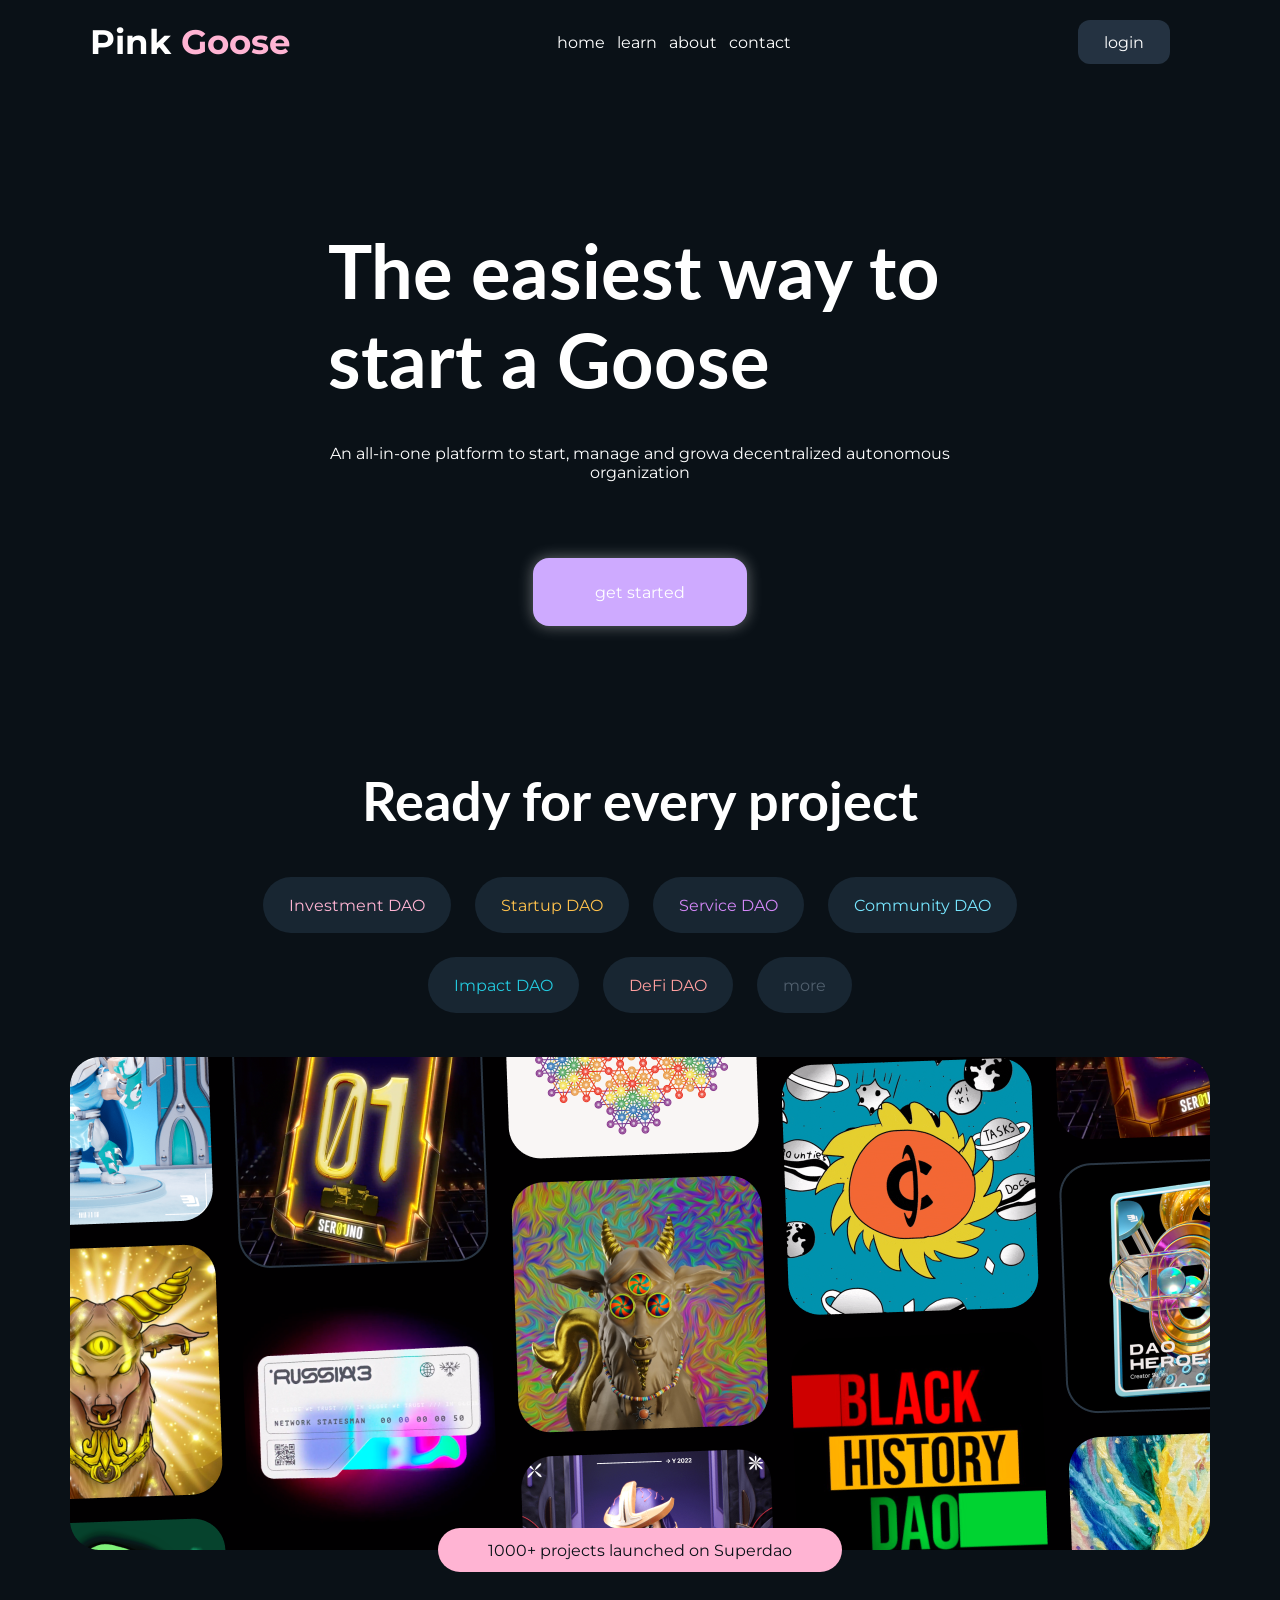
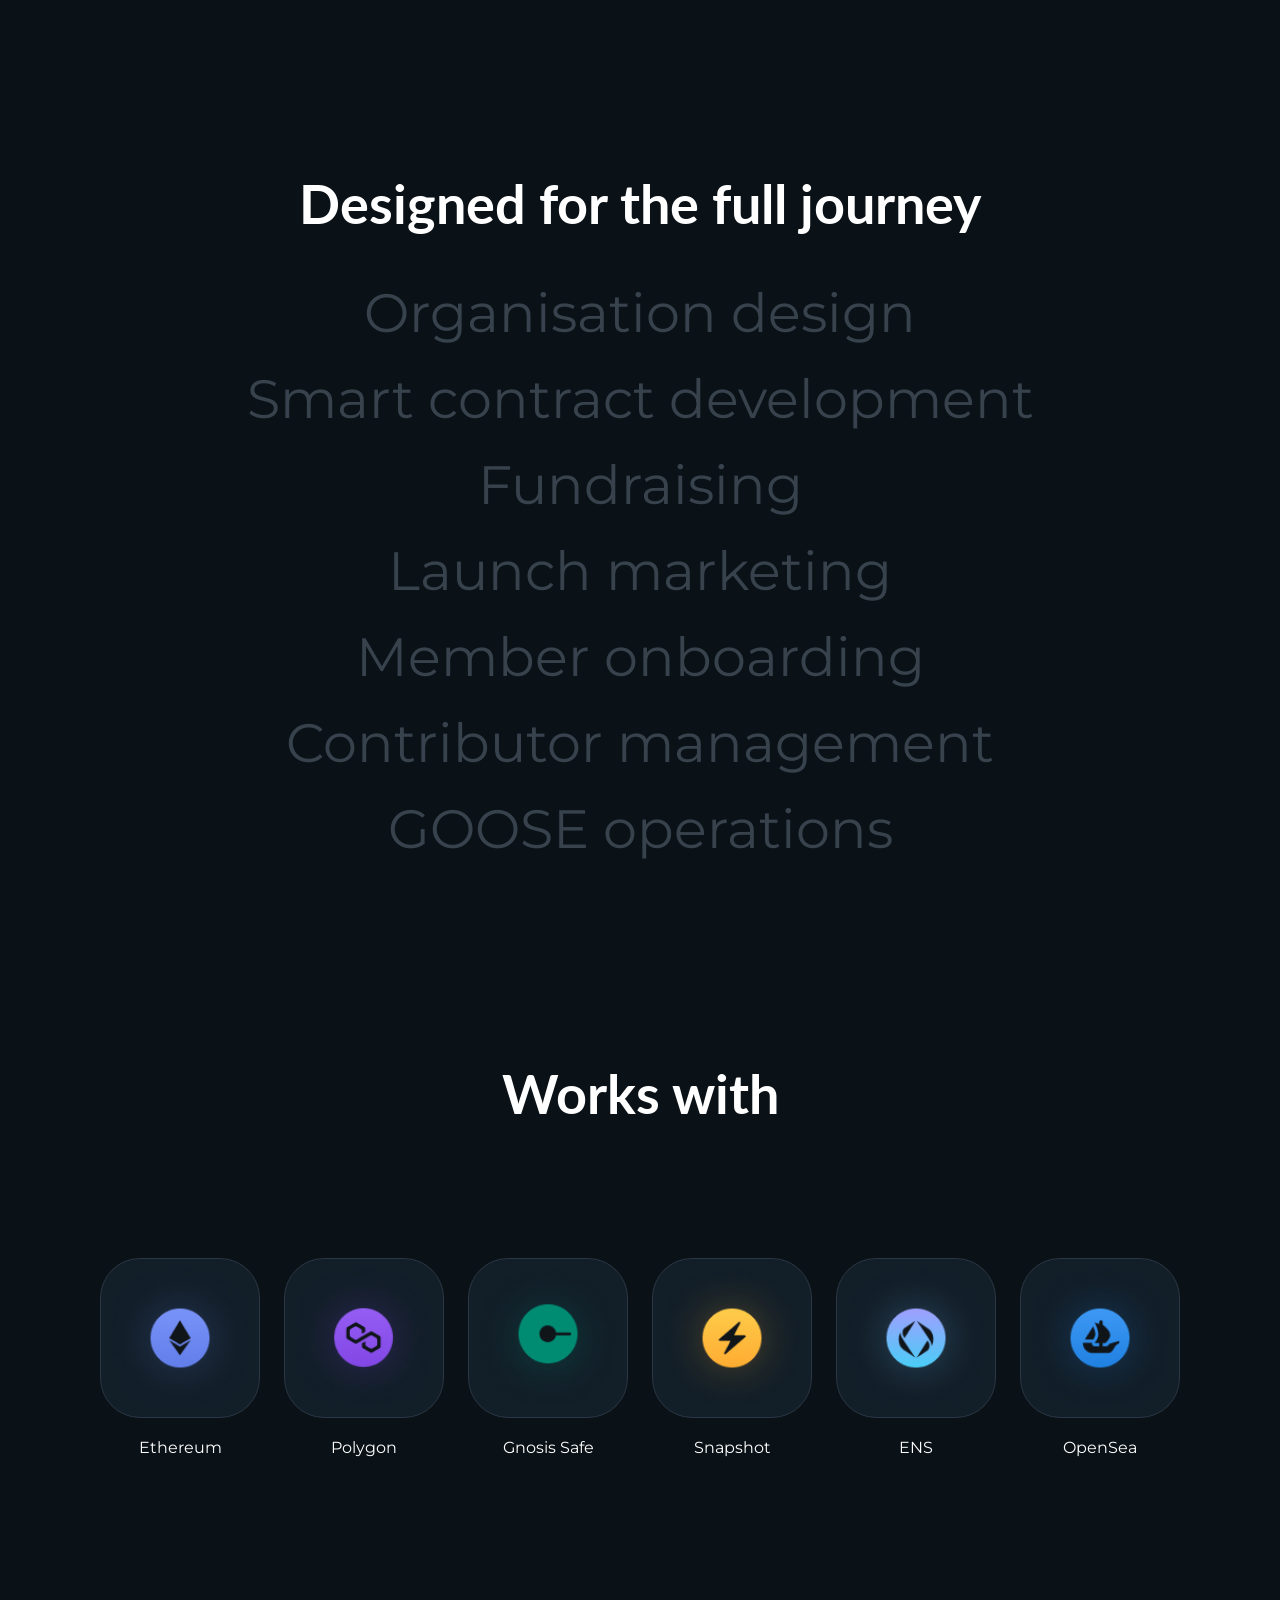
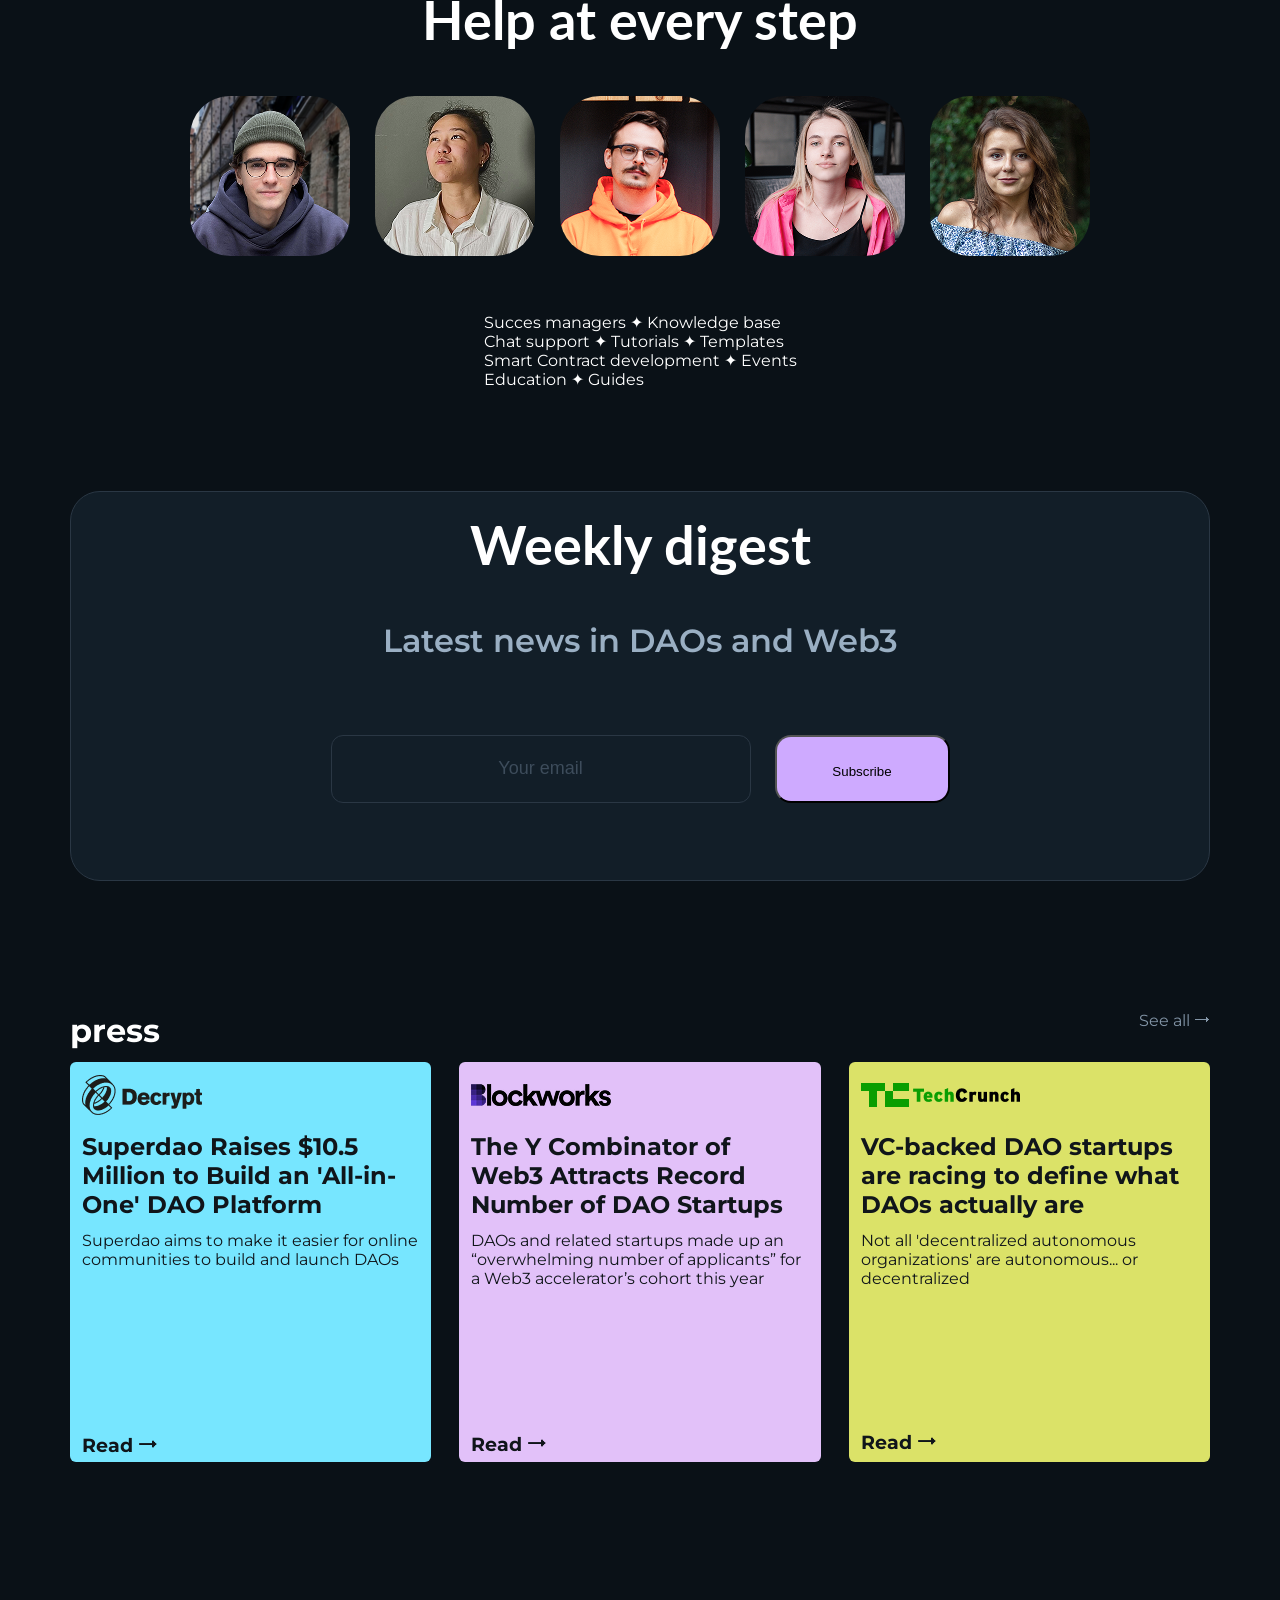
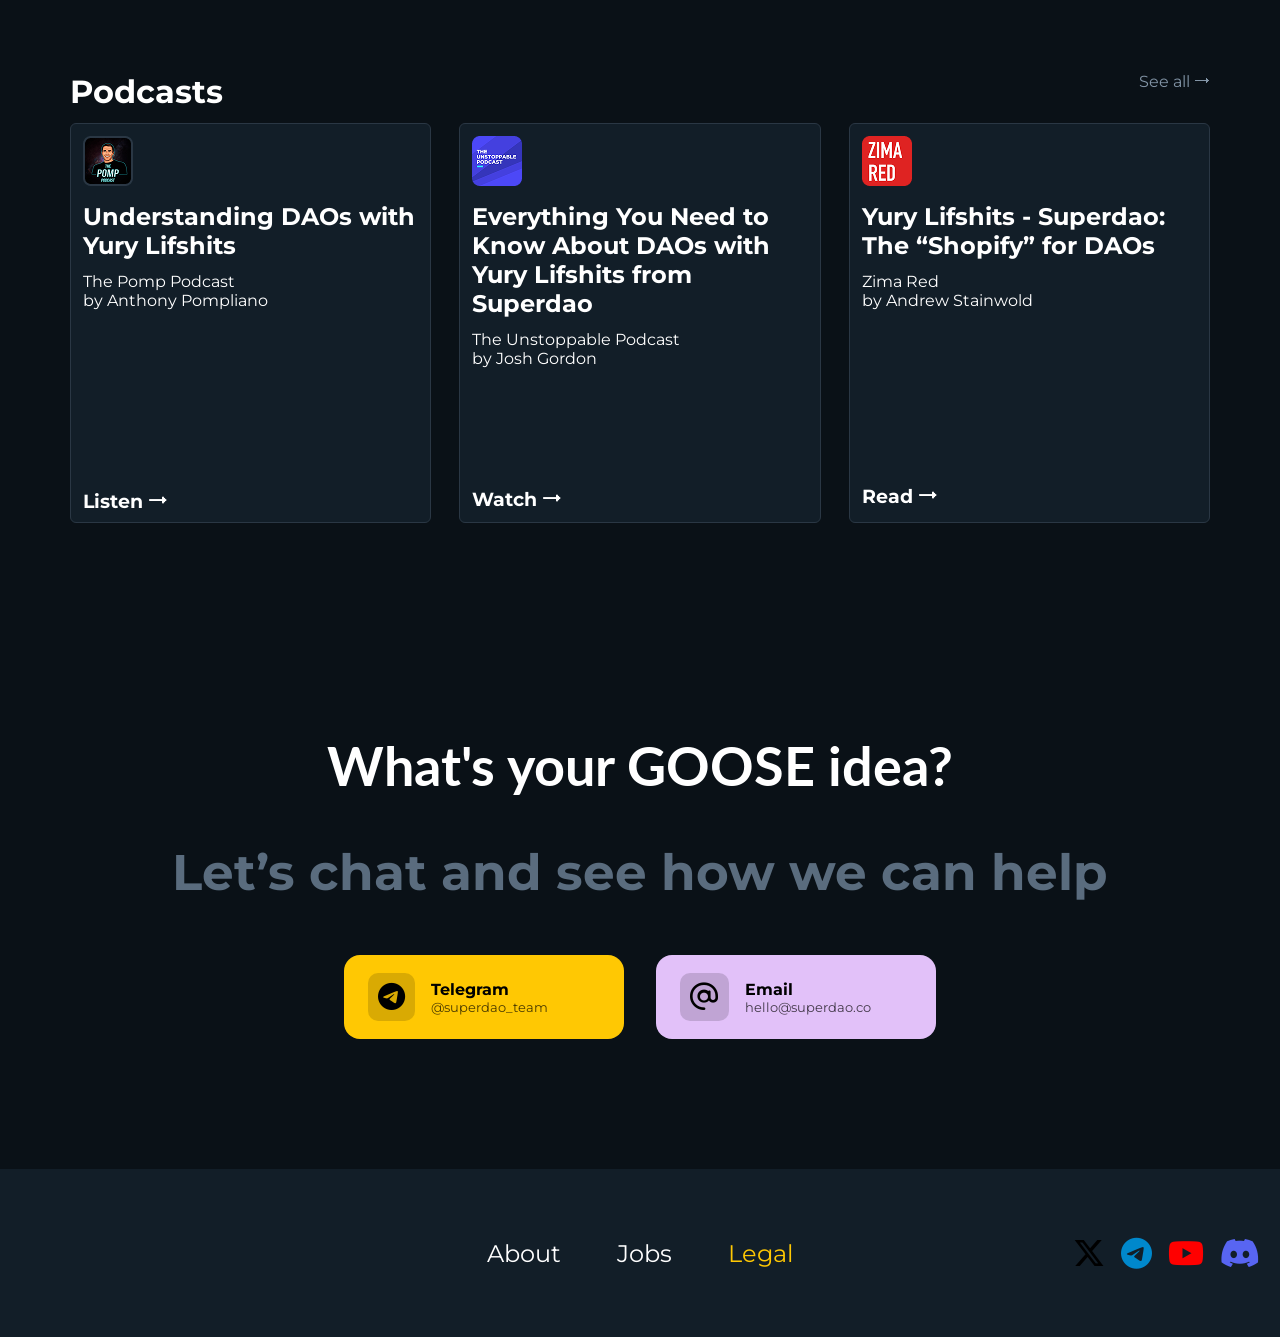
==== index.html @ c6662a4c "Initial commit" ====
<!DOCTYPE html>
<html>

<head>
    <title>Pinkgoose</title>
    <link rel="stylesheet" href="style.css" />
    <link rel="preconnect" href="https://fonts.googleapis.com">
    <link rel="preconnect" href="https://fonts.gstatic.com" crossorigin>
    <link
        href="https://fonts.googleapis.com/css2?family=Lato:ital,wght@0,100;0,300;0,400;0,700;0,900;1,100;1,300;1,400;1,700;1,900&display=swap"
        rel="stylesheet">
    <link
        href="https://fonts.googleapis.com/css2?family=Lato:ital,wght@0,100;0,300;0,400;0,700;0,900;1,100;1,300;1,400;1,700;1,900&family=Montserrat:ital,wght@0,100..900;1,100..900&display=swap"
        rel="stylesheet">
    <link rel="stylesheet" href="https://cdnjs.cloudflare.com/ajax/libs/font-awesome/6.7.2/css/all.min.css">
</head>

<body>


    <!-- header -->
    <header class="container">
        <span class="logo">Pink <span class="goose">Goose</span></span>
        <nav>
            <a class="footer-text" href="index.html" title="To the homepage">home</a>
            <a class="footer-text" href="learn.html">learn</a>
            <a class="footer-text" href="about.html">about</a>
            <a class="footer-text" href="contact.html">contact</a>
        </nav>
        <a class="login-btn">login</a>
    </header>

    <!-- section -->
    <section class="container container-small">
        <h1 class="title-box1">The easiest way to start a Goose</h1>
        <p class="text1">An all-in-one platform to start, manage and growa decentralized autonomous organization</p>
        <a href="" class="start-btn">get started</a>
    </section>

    <section class="container container-big">
        <h2 class="title-box2">Ready for every project</h2>
        <div class="pills">
            <div class="pill pill1">Investment DAO</div>
            <div class="pill pill2">Startup DAO</div>
            <div class="pill pill3">Service DAO</div>
            <div class="pill pill4">Community DAO</div>
        </div>
        <div class="pills2">
            <div class="pill pill5">Impact DAO</div>
            <div class="pill pill6">DeFi DAO</div>
            <div class="pill pill7">more</div>
        </div>


        <img src="/images/picture.png">

        <div class="frame">1000+ projects launched on Superdao</div>

    </section>

    <section class="container container-big">
        <h2 class="title-box2">Designed for the full journey</h2>
        <div class="text-column">
            <div>Organisation design</div>
            <div>Smart contract development</div>
            <div>Fundraising</div>
            <div>Launch marketing</div>
            <div>Member onboarding</div>
            <div>Contributor management</div>
            <div>GOOSE operations</div>
        </div>
    </section>

    <section class="container-wide">
        <h2 class="title-box2">Works with</h2>
        <div class="partner-blocks">
            <div class="partner-block">
                <div class="partner">
                    <img src="/images/partners/Icon_ethereum.png">
                </div>
                <span>Ethereum</span>
            </div>
            <div class="partner-block">
                <div class="partner">
                    <img src="/images/partners/Icon_polygon.png">
                </div>
                <span>Polygon</span>
            </div>
            <div class="partner-block">
                <div class="partner">
                    <img src="/images/partners/Frame 5608.png">
                </div>
                <span>Gnosis Safe</span>
            </div>
            <div class="partner-block">
                <div class="partner">
                    <img src="/images/partners/Frame 2091.png">
                </div>
                <span>Snapshot</span>
            </div>
            <div class="partner-block">
                <div class="partner">
                    <img src="/images/partners/Avatar.png">
                </div>
                <span>ENS</span>
            </div>
            <div class="partner-block">
                <div class="partner">
                    <img src="/images/partners/icon_opensea.png">
                </div>
                <span>OpenSea</span>
            </div>
        </div>
    </section>



    <section class="container-wide">
        <h2 class="title-box2">Help at every step</h2>
        <div class="helpers">
            <img class="help" src="/images/help/image 124.png">
            <img class="help" src="/images/help/image 121.png">
            <img class="help" src="/images/help/Sergey Zanozin 2 2.png">
            <img class="help" src="/images/help/IMG_4390-Edit 2.png">
            <img class="help" src="/images/help/image 125.png">
        </div>

        <div class="skills">
            <span>Succes managers</span>
            <span class="star-blue">✦</span>
            <span>Knowledge base</span>
            <br>

            <span>Chat support</span>
            <span class="star-purple">✦</span>
            <span>Tutorials</span>
            <span class="star-lime">✦</span>
            <span>Templates</span>
            <br>

            <span>Smart Contract development</span>
            <span class="star-orange">✦</span>
            <span>Events</span>
            <br>

            <span>Education</span>
            <span class="star-yellow">✦</span>
            <span>Guides</span>
        </div>




        <section class="news-container">
            <h2 class="title-box2">Weekly digest</h2>
            <p class="news">Latest news in DAOs and Web3</p>

            <div class="email">
                <input class="email-input" placeholder="Your email" />
                <button type="submit" class="subscribe">Subscribe</button>
            </div>
        </section>
    </section>

    <section id="press" class="container2">
        <div class="sectionheader">
            <h2>press</h2>
            <a>See all ⭢</a>

        </div>
        <div class="presscontainer">
            <div class="blok1">
                <img src="/images/press/Frame 5589.png">
                <h2>Superdao Raises $10.5 Million to Build an 'All-in-One' DAO Platform</h2>
                <p>Superdao aims to make it easier for online communities to build and launch DAOs</p>
                <h3>Read ⭢</h3>
            </div>
            <div class="blok2">
                <img src="/images/press/Frame 5589 (1).png">
                <h2>The Y Combinator of Web3 Attracts Record Number of DAO Startups</h2>
                <p>DAOs and related startups made up an “overwhelming number of applicants” for a Web3 accelerator’s
                    cohort this year</p>
                <h3>Read ⭢</h3>
            </div>
            <div class="blok3">
                <img src="/images/press/Frame 5589 (2).png">
                <h2>VC-backed DAO startups are racing to define what DAOs actually are</h2>
                <p>Not all 'decentralized autonomous organizations' are autonomous... or decentralized</p>
                <h3>Read ⭢</h3>
            </div>
        </div>

    </section>


    <section id="press" class="container2">
        <div class="sectionheader">
            <h2>Podcasts</h2>
            <a>See all ⭢</a>

        </div>
        <div class="presscontainer">
            <div class="blok4">
                <img src="/images/podcasts/Rectangle 39403.png">
                <h2>Understanding DAOs with Yury Lifshits</h2>
                <p>The Pomp Podcast<br>by Anthony Pompliano</p>
                <h3>Listen ⭢</h3>
            </div>
            <div class="blok5">
                <img src="/images/podcasts/Rectangle 39403 (1).png">
                <h2>Everything You Need to Know About DAOs with Yury Lifshits from Superdao</h2>
                <p>The Unstoppable Podcast<br>by Josh Gordon</p>
                <h3>Watch ⭢</h3>
            </div>
            <div class="blok6">
                <img src="/images/podcasts/Rectangle 39403 (2).png">
                <h2>Yury Lifshits - Superdao: The “Shopify” for DAOs</h2>
                <p>Zima Red<br>by Andrew Stainwold</p>
                <h3>Read ⭢</h3>
            </div>
        </div>
    </section>

    <section class="container-wide">
        <h2 class="title-box2">What's your GOOSE idea?</h2>
        <h3>Let’s chat and see how we can help</h3>
        <div class="contact-buttons">
            <div class="telegram">
                <i class="fa-brands fa-telegram"></i>
                <div class="btn-text">
                    <span>Telegram</span>
                    <p>@superdao_team</p>
                </div>
            </div>

            <div class="email-btn">
                <i class="fa-regular fa-at"></i>
                <div class="btn-text">
                    <span>Email</span>
                    <p>hello@superdao.co</p>
                </div>
            </div>
        </div>
    </section>



    <footer class="footer">
        <div class="footer-spacer"></div>
        <nav class="footer-nav">
            <a class="footer-text" href="#about" title="To the homepage">About</a>
            <a class="footer-text" href="#jobs">Jobs</a>
            <a class="legal-footer" href="#legal">Legal</a>
        </nav>
        <div class="socials">
            <a href="google.com" title="X" target="_blank"><i class="fa-brands fa-x-twitter fa-beat"
                    style="color: rgb(0, 0, 0);"></i></a>
            <a href="google.com" title="Telegram" target="_blank"><i class="fa-brands fa-telegram fa-beat"
                    style="color: rgb(0, 136, 204);"></i></a>
            <a href="google.com" title="Youtube" target="_blank"><i class="fa-brands fa-youtube fa-beat"
                    style="color: rgb(255, 0, 0);"></i></a>
            <a href="google.com" title="Discord" target="_blank"><i class="fa-brands fa-discord fa-beat"
                    style="color: rgb(88, 101, 242);"></i></a>
        </div>
    </footer>

</body>
---- style.css ----
/* text fonts en size nog niet gedaan en tekentjes en flex wrap bij alles en ordenen op volgorde van dehtml*/


* {
    margin: 0;
    padding: 0;
    box-sizing: border-box;
}

body{
    font-family: 'montserrat', medium;
}

/* containers */
.container {
    max-width: 1140px;
    margin: 0 auto;
    padding-left: 20px;
    padding-right: 20px;
    margin-bottom: 130px;
}

.container2{
    margin-right: auto;
    margin-top: 100px;
}

.container-small {

    width: 649px;
    color: white;
    display: flex;
    border-radius: 16px;
    flex-direction: column;
    justify-content: center;
    align-items: center;
    padding: 12px;
     
}

.container-big{
    width: 1140px;
    display: flex;
    flex-direction: column;
    justify-content: center;
    align-items: center;
    margin-bottom: 199px;
    
}

.container-wide {
    max-width: 1140px;
    width: 100%;
    margin: 0 auto 130px;
    padding: 0 20px;
    display: flex;
    flex-direction: column;
    align-items: center;
}

.container-wide h3{
    color: #5A6C7E;
    font-weight: 700;
    font-size: 50px;
}

.news-container{
    width: 1140px;
    height: 390px;
    background-color: #121E28;
    border-radius: 30px;
    display: flex;
    flex-direction: column;
    align-items: center;
    border: 1px solid #2A3744;
    padding-top: 20px;

}




/* Tekst blocks */

.news{
    color: #9AAFC3;
    font-weight: 600;
    font-size: xx-large;
}

.text1{
    text-align: center;
    padding-bottom: 20px;
}

.title-box1 {
    font-family: bold;
    font-family: "Lato", sans-serif;
    font-weight: 700;
    font-style: normal;
    padding-bottom: 40px;
    font-size: 74px;

}



header {
    display: flex;
    justify-content: space-between;
    align-items: center;
    /*  
    position: fixed;
    background-color: transparent;
    width: 100%;
    z-index: 1000;  */
    
    
}

body {
    background-color: #0A1117;
    color: white;
    
}

.logo {
    font-weight: bold;
    font-size: 34px;
    font-optical-sizing: auto;
    
    


}

.goose {
    color: #ffb4d3;
}

nav {
    display: flex;
    justify-content: space-between;
    gap: 12px;
    color: white;
    text-decoration-line: none;
    

}

.login-btn {
    gap: 12px;
    width: 92px;
    height: 44px;
    background-color: #243241;
    color: white;
    border-radius: 12px;
    display: flex;
    justify-content: center;
    align-items: center;
    padding-left: 20px;
    padding-right: 20px;
    padding-bottom: 11px;
    padding-top: 11px;
    margin: 20px;
}

.start-btn {
    width: 214px;
    height: 68px;
    background-color: #CEAAFF;
    border-radius: 16px;
    display: flex;
    align-items: center;
    justify-content: center;
    box-shadow: 0 0 15px #ffffff63;
    color: white;
    text-decoration-line: none;
    margin-top: 56px;
    
}


/* header above press */

.sectionheader{
    display: flex;
    justify-content: space-between;
    max-width: 1140px;
    margin: auto;
    margin-bottom: 12px;

}

.sectionheader a{
    color: #8395A7;

}

.sectionheader h2{
    font-size: xx-large;
}



/* press blokken */

.presscontainer{
    display: flex;
    max-width: 1140px;
    margin: auto;
    gap: 28px;
    color: #10151A;
    margin-bottom: 210px;
    height: 400px;

}

.blok1{
flex: 1;
background-color: #77E6FF;
padding: 12px;
border-radius: 6px;

}


.blok2{
flex: 1;
background-color: #E2C1F9;
padding: 12px;
border-radius: 6px;

}

.blok3{
flex: 1;
background-color: #DBE268;
padding: 12px;
border-radius: 6px;

}


.blok4{
flex: 1;
background-color: #121E28;
padding: 12px;
border-radius: 6px;
border: solid 1px #2A3744;
color: white;
}



.blok5{
flex: 1;
background-color: #121E28;
padding: 12px;
border-radius: 6px;
border: solid 1px #2A3744;
color: white;
}



.blok6{
flex: 1;
background-color: #121E28;
padding: 12px;
border-radius: 6px;
border: solid 1px #2A3744;
color: white;
}

.blok7 {
    display: flex;
    flex-direction: column;
    width: 352px;
    height: 286px;
    flex: 1;
    background-color: #FFB4D3;
    padding: 12px;
    border-radius: 20px;
    color: black;
    justify-content: center;
    text-align: left; 
    padding-left: 50px;
}

.blok7 img {
    width: 160px;
    height: 160px;
    border-radius: 40px;
    align-self: center; 
    margin-bottom: 30px;
}


.blok8{
    display: flex;
    flex-direction: column;
    width: 352px;
    height: 286px;
    flex: 1;
    background-color: #FFB4D3;
    padding: 12px;
    border-radius: 20px;
    color: black;
    justify-content: center;
    text-align: left; 
    padding-left: 50px;
}

.blok8 img{
    width: 160px;
    height: 160px;
    border-radius: 40px;
    align-self: center; 
    margin-bottom: 30px;
}

.blok9{
   display: flex;
    flex-direction: column;
    width: 352px;
    height: 286px;
    flex: 1;
    background-color: #FFB4D3;
    padding: 12px;
    border-radius: 20px;
    color: black;
    justify-content: center;
    text-align: left; 
    padding-left: 50px;
}

.blok9 img{
    width: 160px;
    height: 160px;
    border-radius: 40px;
    align-self: center; 
    margin-bottom: 30px;
}




.blok1 p{  margin-top: 12px; margin-bottom: 165px;}
.blok2 p{  margin-top: 12px; margin-bottom: 145px;}
.blok3 p{  margin-top: 12px; margin-bottom: 143px;}
.blok4 p{  margin-top: 12px; margin-bottom: 180px;}
.blok5 p{  margin-top: 12px; margin-bottom: 120px;}
.blok6 p{  margin-top: 12px; margin-bottom: 175px;}
.blok7 p{  margin-bottom: 10px;}
.blok8 p{  margin-bottom: 10px;}
.blok9 p{  margin-bottom: 10px;}


.blok1 h2{   margin-top: 12px;}
.blok2 h2{   margin-top: 12px;}
.blok3 h2{   margin-top: 12px;}
.blok4 h2{   margin-top: 12px;}
.blok5 h2{   margin-top: 12px;}
.blok6 h2{   margin-top: 12px;}

/* .blok1 h3{align-self: flex-end;} */
.blok7 h3{text-align: right;}
.blok8 h3{text-align: right;}
.blok9 h3{text-align: right;}


.title-box2{
    margin-bottom: 44px;
    font-family: bold;
    font-family: "Lato", sans-serif;
    font-weight: 700;
    font-style: normal;
    font-size: 54px;
}

.title-box3{
    margin-bottom: 44px;
    font-family: bold;
    font-family: "Lato", sans-serif;
    font-weight: 700;
    font-style: normal;
    font-size: 54px;
    display: flex;
    justify-content: center;
}

.pills{
    width: 888px;
    height: 56px;
    display: flex;
    justify-content: center;
    gap: 24px;
    margin-bottom: 24px;
    
    

}

.pills2{
    width: 510px;
    height: 56px;
    display: flex;
    justify-content: center;
    gap: 24px;
    margin-bottom: 44px;
    
}

.pill{
    background-color: #182632;
    display: flex;
    justify-content: center;
    align-items: center;
    border-radius: 100px;
    padding-top: 8px;
    padding-bottom: 8px;
    padding-left: 26px;
    padding-right: 26px;
}

.frame{
    display: flex;
    justify-content: center;
    width: 404px;
    height: 44px;
    border-radius: 100px;
    background-color: #FFB4D3;
    color: #0A1117;
    align-items: center;
    margin-top: -22px;
}

.text-column{
    display: flex;
    justify-content: center;
    flex-direction: column;
    gap: 20px;
    font-size: 54px;
    color: #37424D;
    align-items: center;
    
}

.text-column :hover{
    color: #FFB4D3;

}


.partner-blocks {
    display: flex;
    justify-content: center;
    gap: 24px;
    flex-wrap: wrap;

    width: 100%;
    margin-top: 44px;
}

.partner{
    display: flex;
    height: 160px;
    width: 160px;
    border-radius: 40px;
    justify-content: center;
    background-color: #121E28;
    margin-top: 44px;
    border:1px solid #2A3744;;
    flex-direction: column;
    

}

.partner-block{
    display: flex;
    justify-content: center;
    align-items: center;
    flex-direction: column;
    gap: 20px   ;
}

.help{
    border-radius: 40px;
    display: flex;
}

.helpers{
    display: flex;
    flex-direction: row;
    gap: 25px;
    margin-bottom: 57px;
}

.skills{
    margin-bottom: 102px;
}

.email{
    display: flex;
    justify-content: center;
    margin-top: 75px;

}

.email-input{
    height: 68px;
    background-color: #121E28;
    border: 1px solid #2A3744;
    border-radius: 12px;
    width: 420px;
    color: white;
}

input::placeholder{
    color: #3D4C5B;
    font-weight: 100px;
    font-size: large;
    text-align: center;
}

.subscribe{
    width: 175px;
    height: 68px;
    margin-left: 24px;
    padding-top: 4px;
    border-radius: 16px;
    background-color: #CEAAFF;
    color: black;
    text-align: center;


}

.subscribe:hover{
    background-color: #8b74ac;

}


.contact-buttons{
    display: flex;
    flex-direction: row;
    gap: 32px;
    margin-top: 52px;
}


.telegram, .email-btn {
    width: 280px;
    height: 84px;
    border-radius: 16px;
    display: flex;
    flex-direction: row;
    align-items: center;
    gap: 16px;
    padding: 0 24px;
    color: black;
    text-decoration: none;
}

.telegram { background-color: #FFC803; }
.email-btn { background-color: #E2C1F9; }

.telegram i, .email-btn i {
    font-size: 28px;
    background-color: rgba(0,0,0,0.15);
    padding: 10px;
    border-radius: 10px;
}

.btn-text {
    display: flex;
    flex-direction: column;
}

.btn-text span {
    font-weight: 700;
    font-size: 16px;
}

.btn-text p {
    font-size: 13px;
    opacity: 0.7;
}







/* footer */


.footer{
    background-color: #121E28;
    max-width: 100%;
    height: 168px;
    margin: 0 auto;
    padding-left: 20px;
    padding-right: 20px;
    display: flex;
    flex-direction: row;
    justify-content: space-between;
    align-items: center;
}

.footer-spacer {
    flex: 1;
}

.footer-nav{
    font-size: x-large;
    display: flex;
    justify-content: center;
    gap: 56px   ;
    flex: 1;
}

.footer-text{
    color: white;
    text-decoration-line: none;

}

.legal-footer{
    color:#FFC803;
text-decoration-line: none;
}

.socials{
    font-size: xx-large;
    display: flex;
    gap: 16px;
    flex: 1;
    justify-content: flex-end;
}




.pill1{ color: #FFB4D3;}
.pill2{ color: #FFC24C;}
.pill3{ color: #D387F7;}
.pill4{ color: #77E6FF;}
.pill5{ color: #23C9DE;}
.pill6{ color: #FF9E9E;}
.pill7{ color: #505F6D}


/* form */
form {
    background-color: #121E28;
    border: 1px solid #2A3744;
    border-radius: 30px;
    padding: 40px;
    display: flex;
    flex-direction: column;
    gap: 30px;
    width: 942px;
    margin-bottom: 359px;
    
}

.form-placement {
    display: flex;
    justify-content: center;
}

form h2 {
    font-family: "Montserrat", sans-serif;
    font-size: 24px;
    margin-bottom: 8px;
    display: flex;
    justify-content: center;
}

form input,
form textarea,
form select {
    width: 100%;
    background-color: #0F1923;
    border: 1px solid #2A3744;
    border-radius: 10px;
    color: white;
    padding: 14px 16px;
    font-family: "Montserrat", sans-serif;
    font-size: 14px;
    outline: none;
}

form input::placeholder,
form textarea::placeholder {
    color: #3D4C5B;
}

form textarea {
    resize: none;
}

form select {
    color: #3D4C5B;
    appearance: none;
    cursor: pointer;
    margin-bottom: 200px;
}

form select option {
    color: white;
    background-color: #121E28;
}

form button {
    align-self: flex-end;
    background-color: #CEAAFF;
    color: black;
    border: none;
    border-radius: 12px;
    padding: 12px 28px;
    font-family: "Montserrat", sans-serif;
    font-weight: 600;
    cursor: pointer;
}

form button:hover {
    background-color: #b48fe0;
}


/* sterren */
.stars::before{
    content: "";
    background-image: url(/images/) ;
    background-repeat: no-repeat;
    position: absolute;
    display: block;
    
}
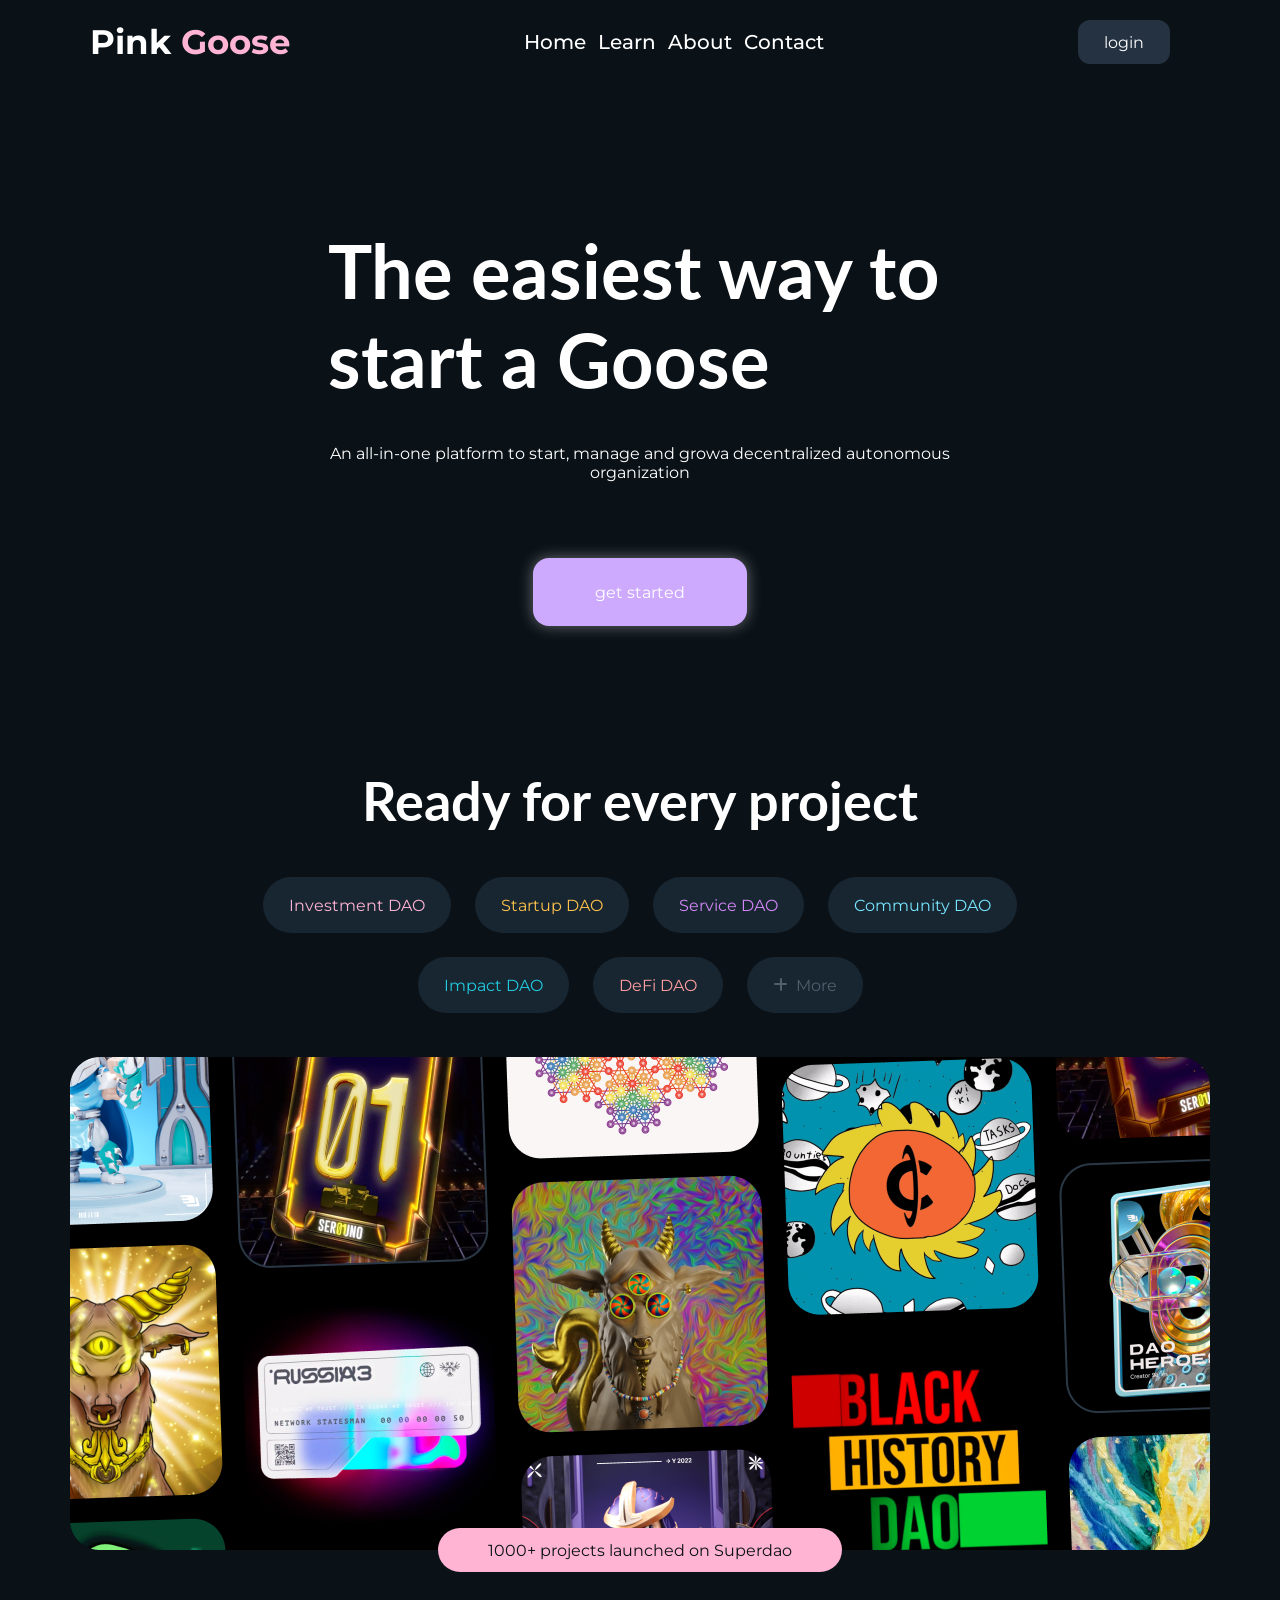
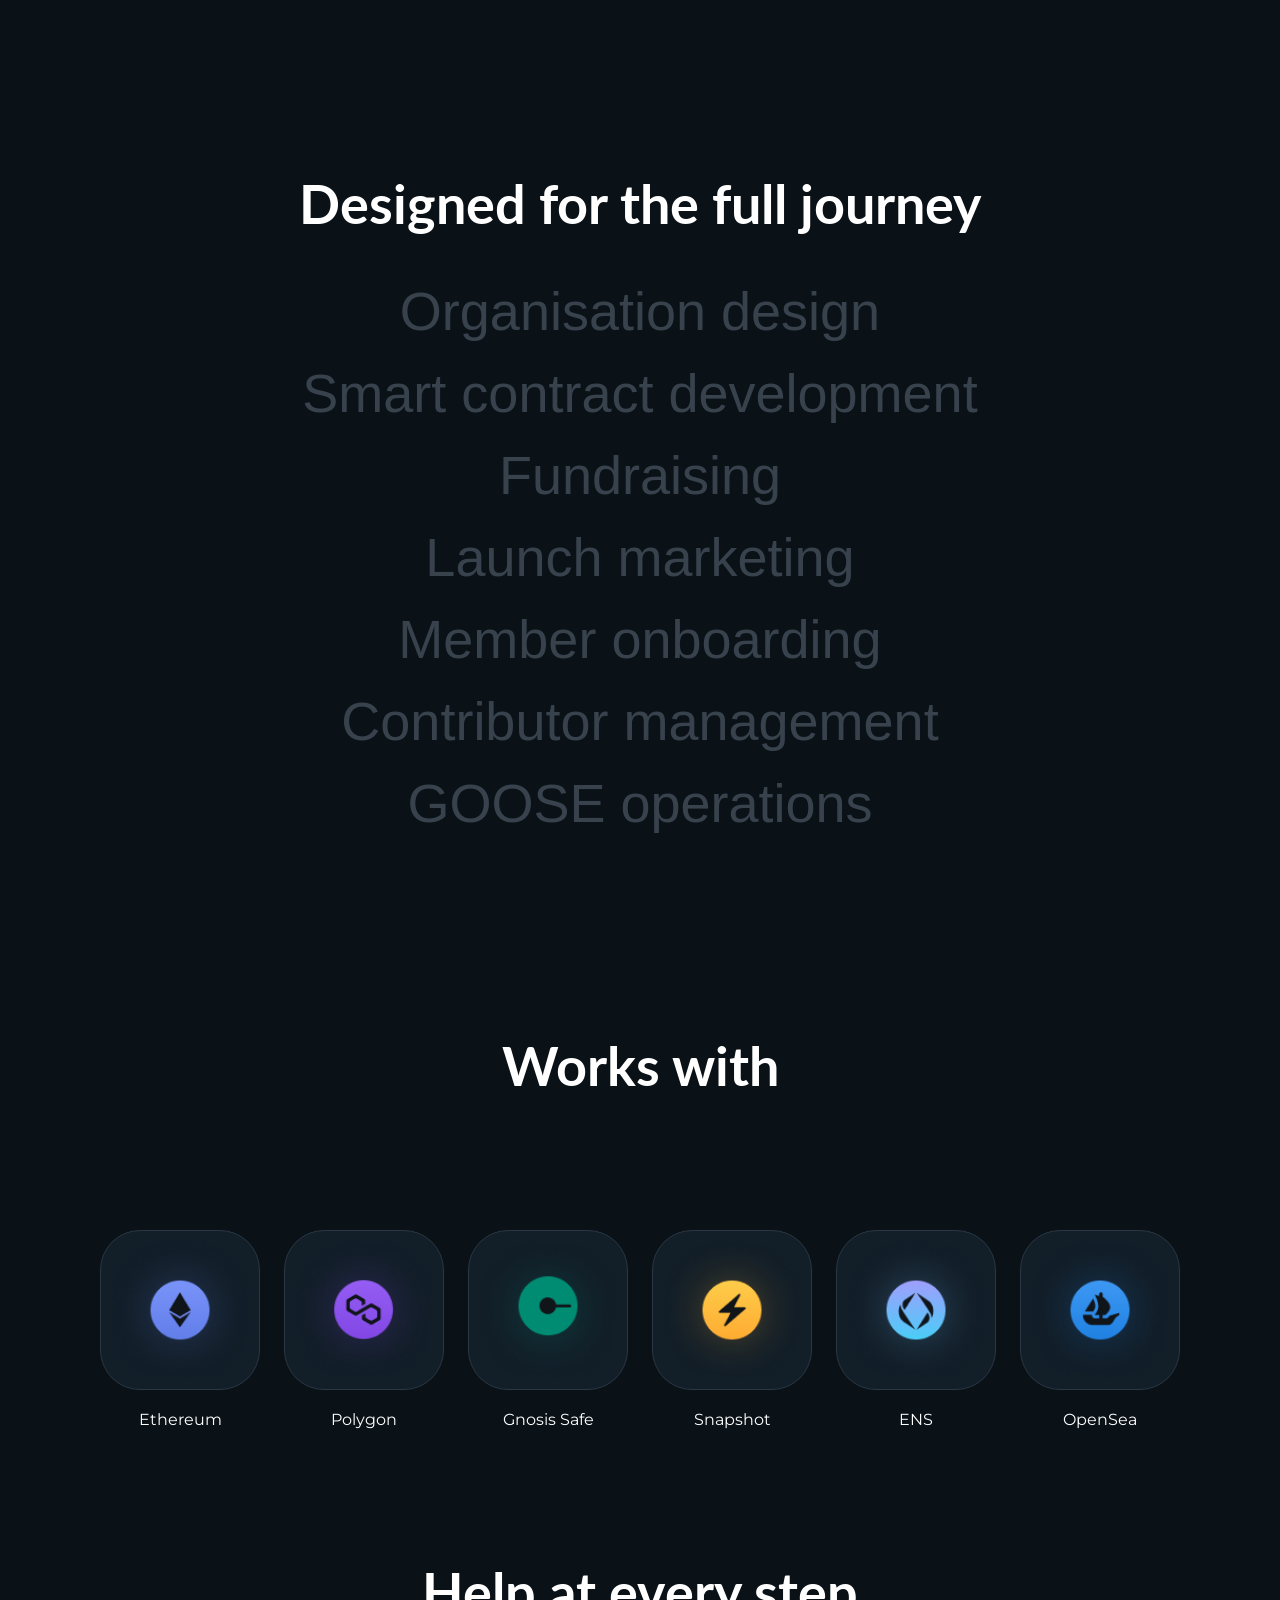
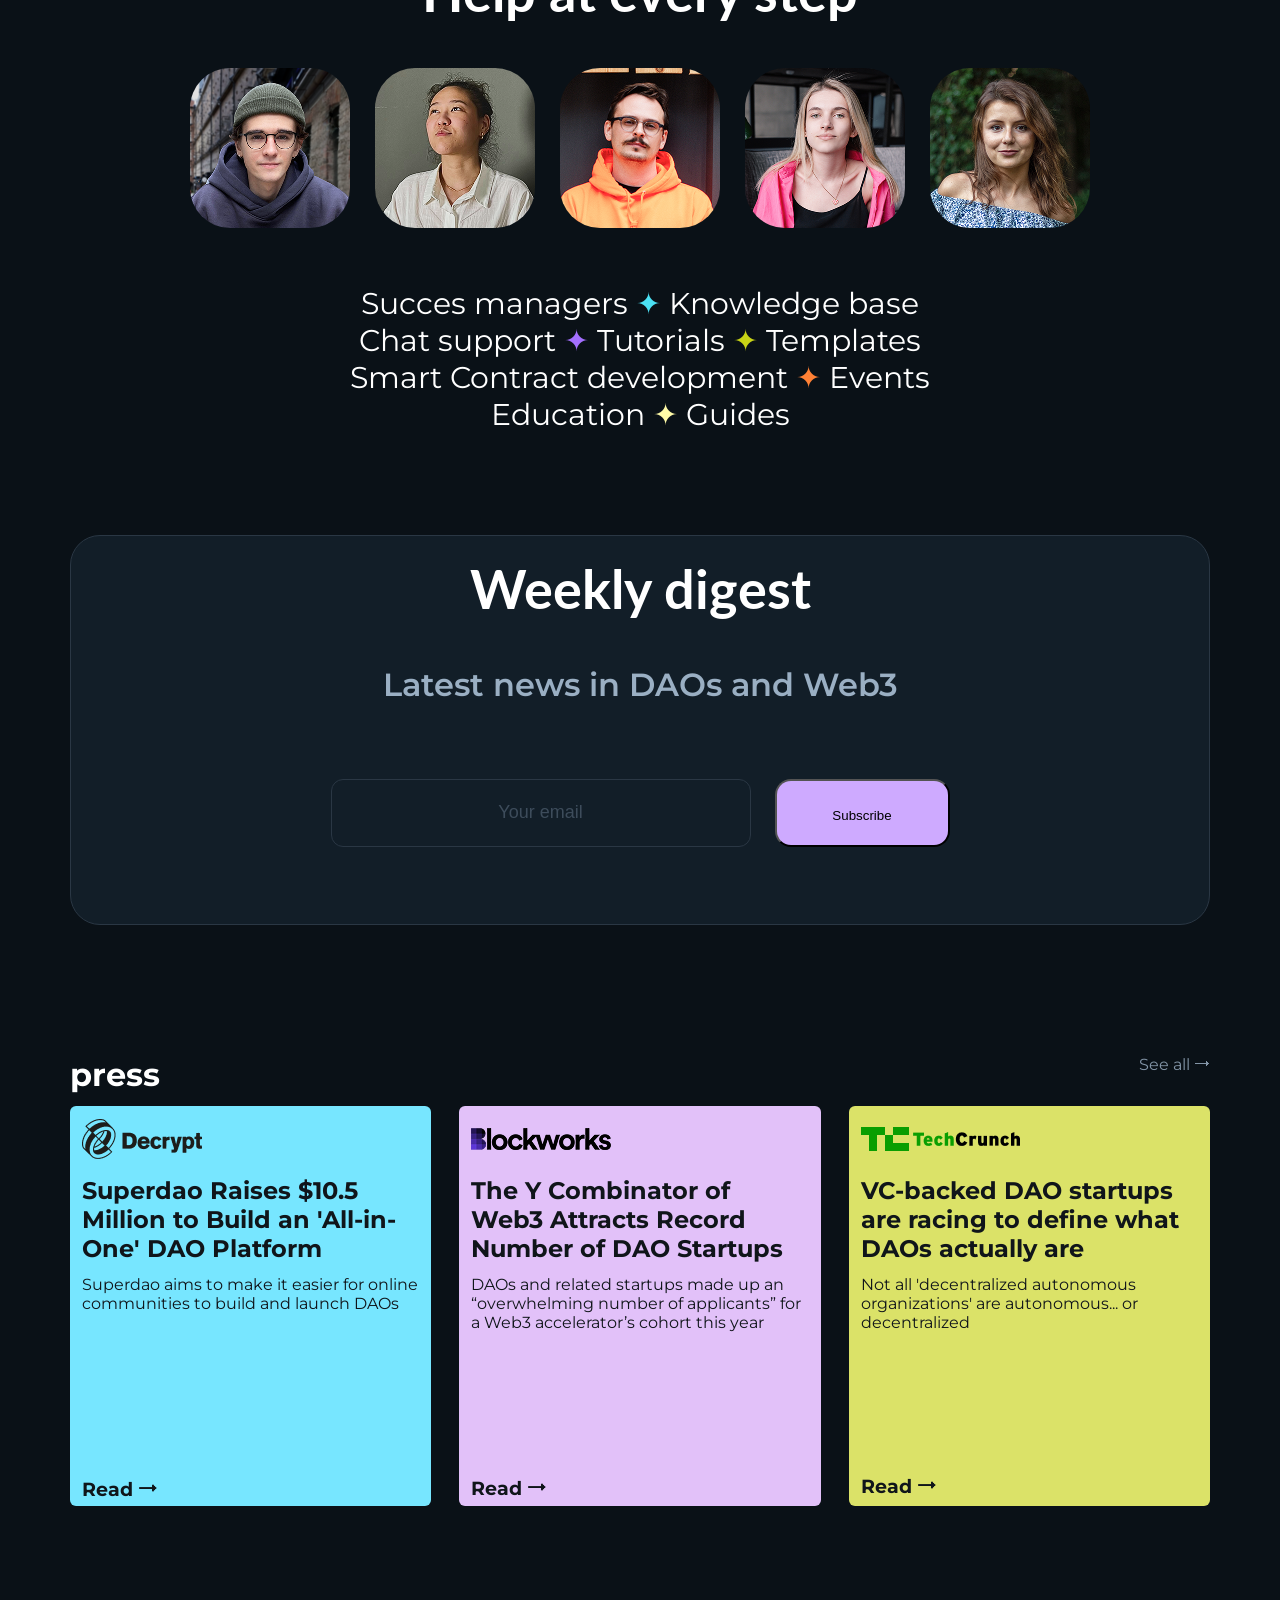
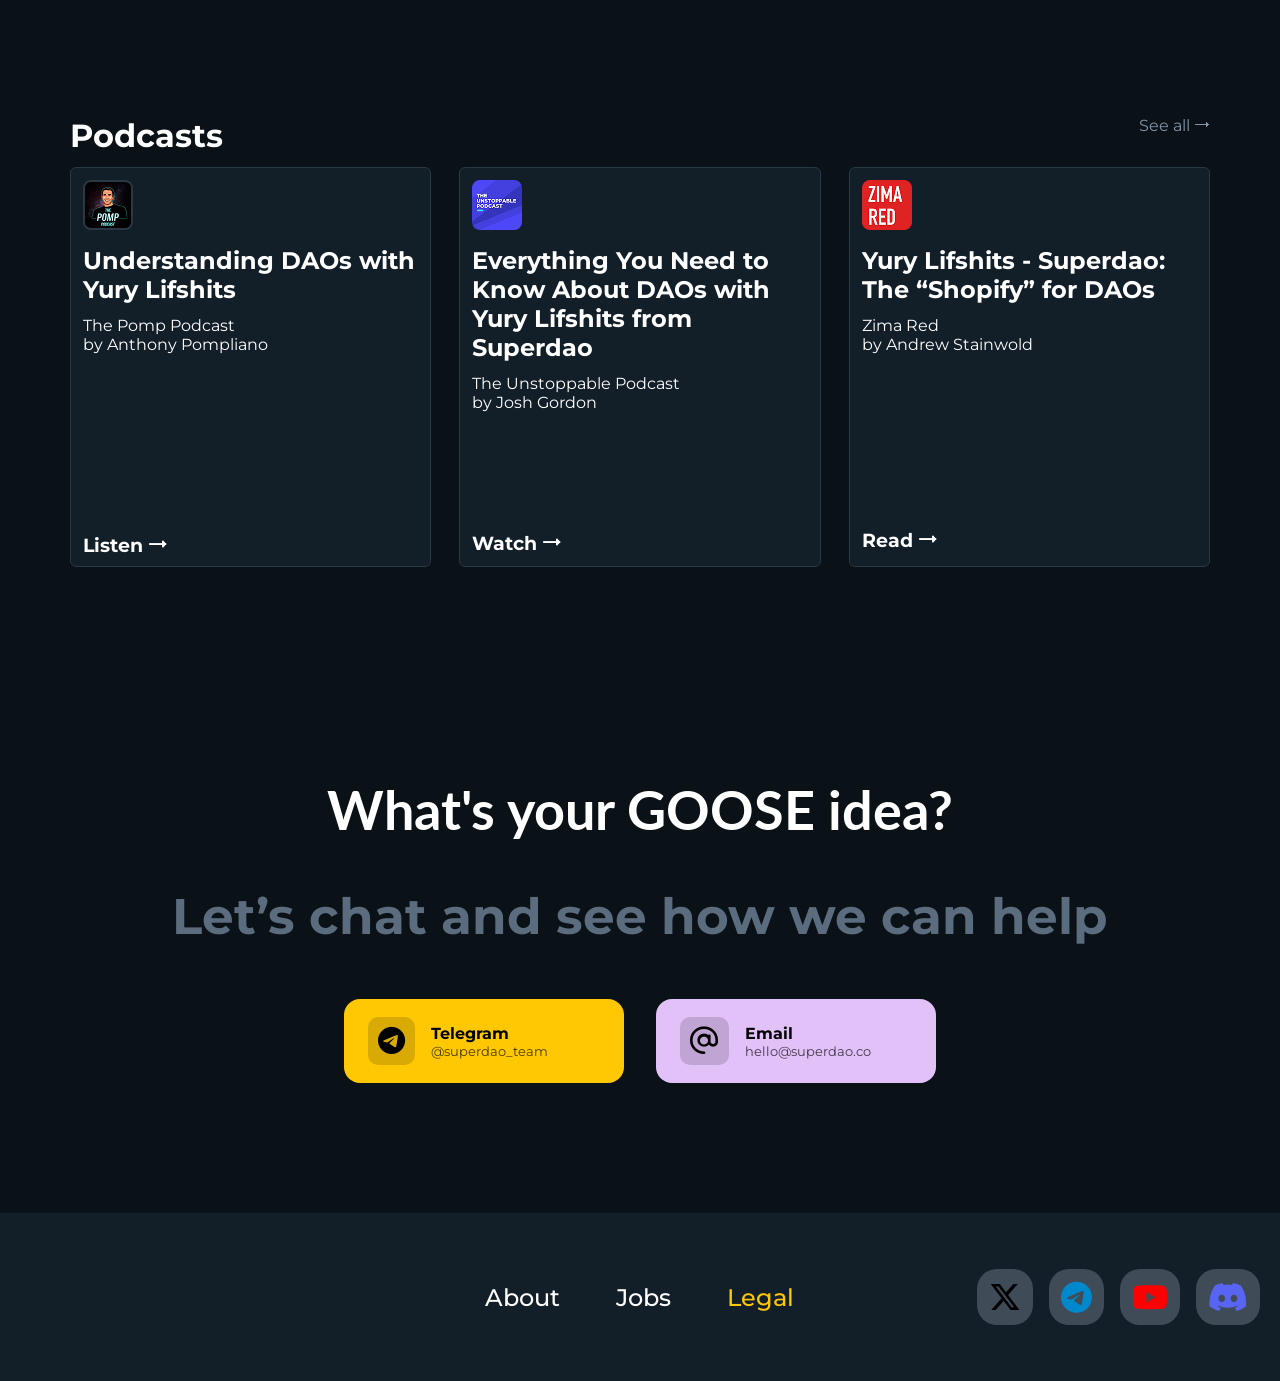
==== commit 9f428d95: "commit" ====
--- a/index.html
+++ b/index.html
@@ -17,21 +17,20 @@
 
 <body>
 
-
     <!-- header -->
     <header class="container">
         <span class="logo">Pink <span class="goose">Goose</span></span>
         <nav>
-            <a class="footer-text" href="index.html" title="To the homepage">home</a>
-            <a class="footer-text" href="learn.html">learn</a>
-            <a class="footer-text" href="about.html">about</a>
-            <a class="footer-text" href="contact.html">contact</a>
+            <a class="footer-text" href="index.html" title="To the homepage">Home</a>
+            <a class="footer-text" href="learn.html" title="Learn more">Learn</a>
+            <a class="footer-text" href="about.html" title="About us">About</a>
+            <a class="footer-text" href="contact.html" title="Contact us">Contact</a>
         </nav>
         <a class="login-btn">login</a>
     </header>
 
     <!-- section -->
-    <section class="container container-small">
+    <section class="container container-small stars">
         <h1 class="title-box1">The easiest way to start a Goose</h1>
         <p class="text1">An all-in-one platform to start, manage and growa decentralized autonomous organization</p>
         <a href="" class="start-btn">get started</a>
@@ -48,11 +47,11 @@
         <div class="pills2">
             <div class="pill pill5">Impact DAO</div>
             <div class="pill pill6">DeFi DAO</div>
-            <div class="pill pill7">more</div>
-        </div>
-
-
-        <img src="/images/picture.png">
+            <div class="pill pill7"><i class="fa-notdog-duo fa-solid fa-plus"></i>&ensp;More</div>
+        </div>
+
+
+        <img src="/images/picture.png" alt="Pinkgoose banner">
 
         <div class="frame">1000+ projects launched on Superdao</div>
 
@@ -76,37 +75,37 @@
         <div class="partner-blocks">
             <div class="partner-block">
                 <div class="partner">
-                    <img src="/images/partners/Icon_ethereum.png">
+                    <img src="/images/partners/Icon_ethereum.png" alt="Ethereum icon">
                 </div>
                 <span>Ethereum</span>
             </div>
             <div class="partner-block">
                 <div class="partner">
-                    <img src="/images/partners/Icon_polygon.png">
+                    <img src="/images/partners/Icon_polygon.png" alt="Polygon logo">
                 </div>
                 <span>Polygon</span>
             </div>
             <div class="partner-block">
                 <div class="partner">
-                    <img src="/images/partners/Frame 5608.png">
+                    <img src="/images/partners/Frame-5608.png" alt="Gnosis safe logo">
                 </div>
                 <span>Gnosis Safe</span>
             </div>
             <div class="partner-block">
                 <div class="partner">
-                    <img src="/images/partners/Frame 2091.png">
+                    <img src="/images/partners/Frame-2091.png" alt="Snapshot logo">
                 </div>
                 <span>Snapshot</span>
             </div>
             <div class="partner-block">
                 <div class="partner">
-                    <img src="/images/partners/Avatar.png">
+                    <img src="/images/partners/Avatar.png" alt="ENS logo">
                 </div>
                 <span>ENS</span>
             </div>
             <div class="partner-block">
                 <div class="partner">
-                    <img src="/images/partners/icon_opensea.png">
+                    <img src="/images/partners/icon_opensea.png" alt="Opensea logo">
                 </div>
                 <span>OpenSea</span>
             </div>
@@ -118,11 +117,11 @@
     <section class="container-wide">
         <h2 class="title-box2">Help at every step</h2>
         <div class="helpers">
-            <img class="help" src="/images/help/image 124.png">
-            <img class="help" src="/images/help/image 121.png">
-            <img class="help" src="/images/help/Sergey Zanozin 2 2.png">
-            <img class="help" src="/images/help/IMG_4390-Edit 2.png">
-            <img class="help" src="/images/help/image 125.png">
+            <img class="help" src="/images/help/image-124.png" alt="Man met groene muts">
+            <img class="help" src="/images/help/image-121.png" alt="Vrouw met witte blouse">
+            <img class="help" src="/images/help/Sergey-Zanozin-2-2.png" alt="Man met oranje trui">
+            <img class="help" src="/images/help/IMG_4390-Edit-2.png" alt="Vrouw met roze vest">
+            <img class="help" src="/images/help/image-125.png" alt="Vrouw met blauwe top">
         </div>
 
         <div class="skills">
@@ -162,7 +161,7 @@
         </section>
     </section>
 
-    <section id="press" class="container2">
+    <section class="container2">
         <div class="sectionheader">
             <h2>press</h2>
             <a>See all ⭢</a>
@@ -170,20 +169,20 @@
         </div>
         <div class="presscontainer">
             <div class="blok1">
-                <img src="/images/press/Frame 5589.png">
+                <img src="/images/press/Frame-5589.png" alt="Decrypt logo">
                 <h2>Superdao Raises $10.5 Million to Build an 'All-in-One' DAO Platform</h2>
                 <p>Superdao aims to make it easier for online communities to build and launch DAOs</p>
                 <h3>Read ⭢</h3>
             </div>
             <div class="blok2">
-                <img src="/images/press/Frame 5589 (1).png">
+                <img src="/images/press/Frame-5589-(1).png" alt="Blockworks logo">
                 <h2>The Y Combinator of Web3 Attracts Record Number of DAO Startups</h2>
                 <p>DAOs and related startups made up an “overwhelming number of applicants” for a Web3 accelerator’s
                     cohort this year</p>
                 <h3>Read ⭢</h3>
             </div>
             <div class="blok3">
-                <img src="/images/press/Frame 5589 (2).png">
+                <img src="/images/press/Frame-5589-(2).png" alt="Techcrunch logo">
                 <h2>VC-backed DAO startups are racing to define what DAOs actually are</h2>
                 <p>Not all 'decentralized autonomous organizations' are autonomous... or decentralized</p>
                 <h3>Read ⭢</h3>
@@ -193,7 +192,7 @@
     </section>
 
 
-    <section id="press" class="container2">
+    <section class="container2">
         <div class="sectionheader">
             <h2>Podcasts</h2>
             <a>See all ⭢</a>
@@ -201,19 +200,19 @@
         </div>
         <div class="presscontainer">
             <div class="blok4">
-                <img src="/images/podcasts/Rectangle 39403.png">
+                <img src="/images/podcasts/Rectangle-39403.png" alt="The Pomp podcast logo">
                 <h2>Understanding DAOs with Yury Lifshits</h2>
                 <p>The Pomp Podcast<br>by Anthony Pompliano</p>
                 <h3>Listen ⭢</h3>
             </div>
             <div class="blok5">
-                <img src="/images/podcasts/Rectangle 39403 (1).png">
+                <img src="/images/podcasts/Rectangle-39403-(1).png" alt="The unstoppable podcast logo">
                 <h2>Everything You Need to Know About DAOs with Yury Lifshits from Superdao</h2>
                 <p>The Unstoppable Podcast<br>by Josh Gordon</p>
                 <h3>Watch ⭢</h3>
             </div>
             <div class="blok6">
-                <img src="/images/podcasts/Rectangle 39403 (2).png">
+                <img src="/images/podcasts/Rectangle-39403-(2).png" alt="Zima red logo">
                 <h2>Yury Lifshits - Superdao: The “Shopify” for DAOs</h2>
                 <p>Zima Red<br>by Andrew Stainwold</p>
                 <h3>Read ⭢</h3>
@@ -248,18 +247,18 @@
     <footer class="footer">
         <div class="footer-spacer"></div>
         <nav class="footer-nav">
-            <a class="footer-text" href="#about" title="To the homepage">About</a>
+            <a class="footer-text" href="#about">About</a>
             <a class="footer-text" href="#jobs">Jobs</a>
             <a class="legal-footer" href="#legal">Legal</a>
         </nav>
         <div class="socials">
-            <a href="google.com" title="X" target="_blank"><i class="fa-brands fa-x-twitter fa-beat"
+            <a href="https://x.com/home" title="X" target="_blank"><i class="fa-brands fa-x-twitter fa-beat"
                     style="color: rgb(0, 0, 0);"></i></a>
-            <a href="google.com" title="Telegram" target="_blank"><i class="fa-brands fa-telegram fa-beat"
-                    style="color: rgb(0, 136, 204);"></i></a>
-            <a href="google.com" title="Youtube" target="_blank"><i class="fa-brands fa-youtube fa-beat"
-                    style="color: rgb(255, 0, 0);"></i></a>
-            <a href="google.com" title="Discord" target="_blank"><i class="fa-brands fa-discord fa-beat"
+            <a href="https://web.telegram.org/a/" title="Telegram" target="_blank"><i
+                    class="fa-brands fa-telegram fa-beat" style="color: rgb(0, 136, 204);"></i></a>
+            <a href="https://www.youtube.com/watch?v=Aq5WXmQQooo" title="Youtube" target="_blank"><i
+                    class="fa-brands fa-youtube fa-beat" style="color: rgb(255, 0, 0);"></i></a>
+            <a href="https://discord.com/" title="Discord" target="_blank"><i class="fa-brands fa-discord fa-beat"
                     style="color: rgb(88, 101, 242);"></i></a>
         </div>
     </footer>
--- a/style.css
+++ b/style.css
@@ -1,4 +1,4 @@
-/* text fonts en size nog niet gedaan en tekentjes en flex wrap bij alles en ordenen op volgorde van dehtml*/
+
 
 
 * {
@@ -9,6 +9,8 @@
 
 body{
     font-family: 'montserrat', medium;
+    background-color: #0A1117;
+    color: white;
 }
 
 /* containers */
@@ -94,7 +96,6 @@
 }
 
 .title-box1 {
-    font-family: bold;
     font-family: "Lato", sans-serif;
     font-weight: 700;
     font-style: normal;
@@ -114,39 +115,51 @@
     background-color: transparent;
     width: 100%;
     z-index: 1000;  */
-    
-    
-}
-
-body {
-    background-color: #0A1117;
-    color: white;
-    
-}
-
+}
+
+
+/* logo */
 .logo {
     font-weight: bold;
     font-size: 34px;
     font-optical-sizing: auto;
-    
-    
-
-
 }
 
 .goose {
     color: #ffb4d3;
 }
 
+/* header nav */
+
 nav {
     display: flex;
     justify-content: space-between;
     gap: 12px;
     color: white;
     text-decoration-line: none;
-    
-
-}
+    font-size: 20px;
+    font-weight: 500;
+}
+
+nav a:hover{
+    transform: scale(1.2);
+    transition: 0.2s;
+}
+
+/* frame onder img */
+.frame{
+    display: flex;
+    justify-content: center;
+    width: 404px;
+    height: 44px;
+    border-radius: 100px;
+    background-color: #FFB4D3;
+    color: #0A1117;
+    align-items: center;
+    margin-top: -22px;
+}
+
+/* button */
 
 .login-btn {
     gap: 12px;
@@ -163,6 +176,11 @@
     padding-bottom: 11px;
     padding-top: 11px;
     margin: 20px;
+}
+
+.login-btn:hover{
+    background-color: #384d63;
+
 }
 
 .start-btn {
@@ -364,7 +382,6 @@
 .blok5 h2{   margin-top: 12px;}
 .blok6 h2{   margin-top: 12px;}
 
-/* .blok1 h3{align-self: flex-end;} */
 .blok7 h3{text-align: right;}
 .blok8 h3{text-align: right;}
 .blok9 h3{text-align: right;}
@@ -372,7 +389,6 @@
 
 .title-box2{
     margin-bottom: 44px;
-    font-family: bold;
     font-family: "Lato", sans-serif;
     font-weight: 700;
     font-style: normal;
@@ -381,7 +397,6 @@
 
 .title-box3{
     margin-bottom: 44px;
-    font-family: bold;
     font-family: "Lato", sans-serif;
     font-weight: 700;
     font-style: normal;
@@ -389,6 +404,8 @@
     display: flex;
     justify-content: center;
 }
+
+/* pills */
 
 .pills{
     width: 888px;
@@ -424,17 +441,15 @@
     padding-right: 26px;
 }
 
-.frame{
-    display: flex;
-    justify-content: center;
-    width: 404px;
-    height: 44px;
-    border-radius: 100px;
-    background-color: #FFB4D3;
-    color: #0A1117;
-    align-items: center;
-    margin-top: -22px;
-}
+.pill1{ color: #FFB4D3;}
+.pill2{ color: #FFC24C;}
+.pill3{ color: #D387F7;}
+.pill4{ color: #77E6FF;}
+.pill5{ color: #23C9DE;}
+.pill6{ color: #FF9E9E;}
+.pill7{ color: #505F6D}
+
+
 
 .text-column{
     display: flex;
@@ -444,6 +459,7 @@
     font-size: 54px;
     color: #37424D;
     align-items: center;
+    font-family: "Lato", sans-serif;;
     
 }
 
@@ -452,6 +468,7 @@
 
 }
 
+/* partners */
 
 .partner-blocks {
     display: flex;
@@ -485,6 +502,8 @@
     gap: 20px   ;
 }
 
+/* helpers */
+
 .help{
     border-radius: 40px;
     display: flex;
@@ -499,8 +518,11 @@
 
 .skills{
     margin-bottom: 102px;
-}
-
+    font-size: 30px;
+    text-align: center;
+}
+
+/* email */
 .email{
     display: flex;
     justify-content: center;
@@ -524,6 +546,7 @@
     text-align: center;
 }
 
+/* subscribe */
 .subscribe{
     width: 175px;
     height: 68px;
@@ -542,7 +565,7 @@
 
 }
 
-
+/* contact */
 .contact-buttons{
     display: flex;
     flex-direction: row;
@@ -588,10 +611,6 @@
     font-size: 13px;
     opacity: 0.7;
 }
-
-
-
-
 
 
 
@@ -642,16 +661,13 @@
     justify-content: flex-end;
 }
 
-
-
-
-.pill1{ color: #FFB4D3;}
-.pill2{ color: #FFC24C;}
-.pill3{ color: #D387F7;}
-.pill4{ color: #77E6FF;}
-.pill5{ color: #23C9DE;}
-.pill6{ color: #FF9E9E;}
-.pill7{ color: #505F6D}
+.footer i{
+    background-color: #3f4c58;
+    padding: 12px;
+    border-radius: 20px;
+}
+
+
 
 
 /* form */
@@ -734,11 +750,26 @@
 
 
 /* sterren */
+
+.stars {
+    position: relative;
+}
+
 .stars::before{
     content: "";
-    background-image: url(/images/) ;
+    background-image: url(/images/stars/Group\ 5604.png);
     background-repeat: no-repeat;
     position: absolute;
     display: block;
-    
-}+    width: 200px;
+    height: 200px;
+    top: 0;
+    right: 0;
+    
+}
+
+.star-blue{color: #4BE1F4;}
+.star-purple{color: #A36FFE;}
+.star-lime{color: #C8D316;}
+.star-orange{color: #FF8135;}
+.star-yellow{color: #FFFBA8;}
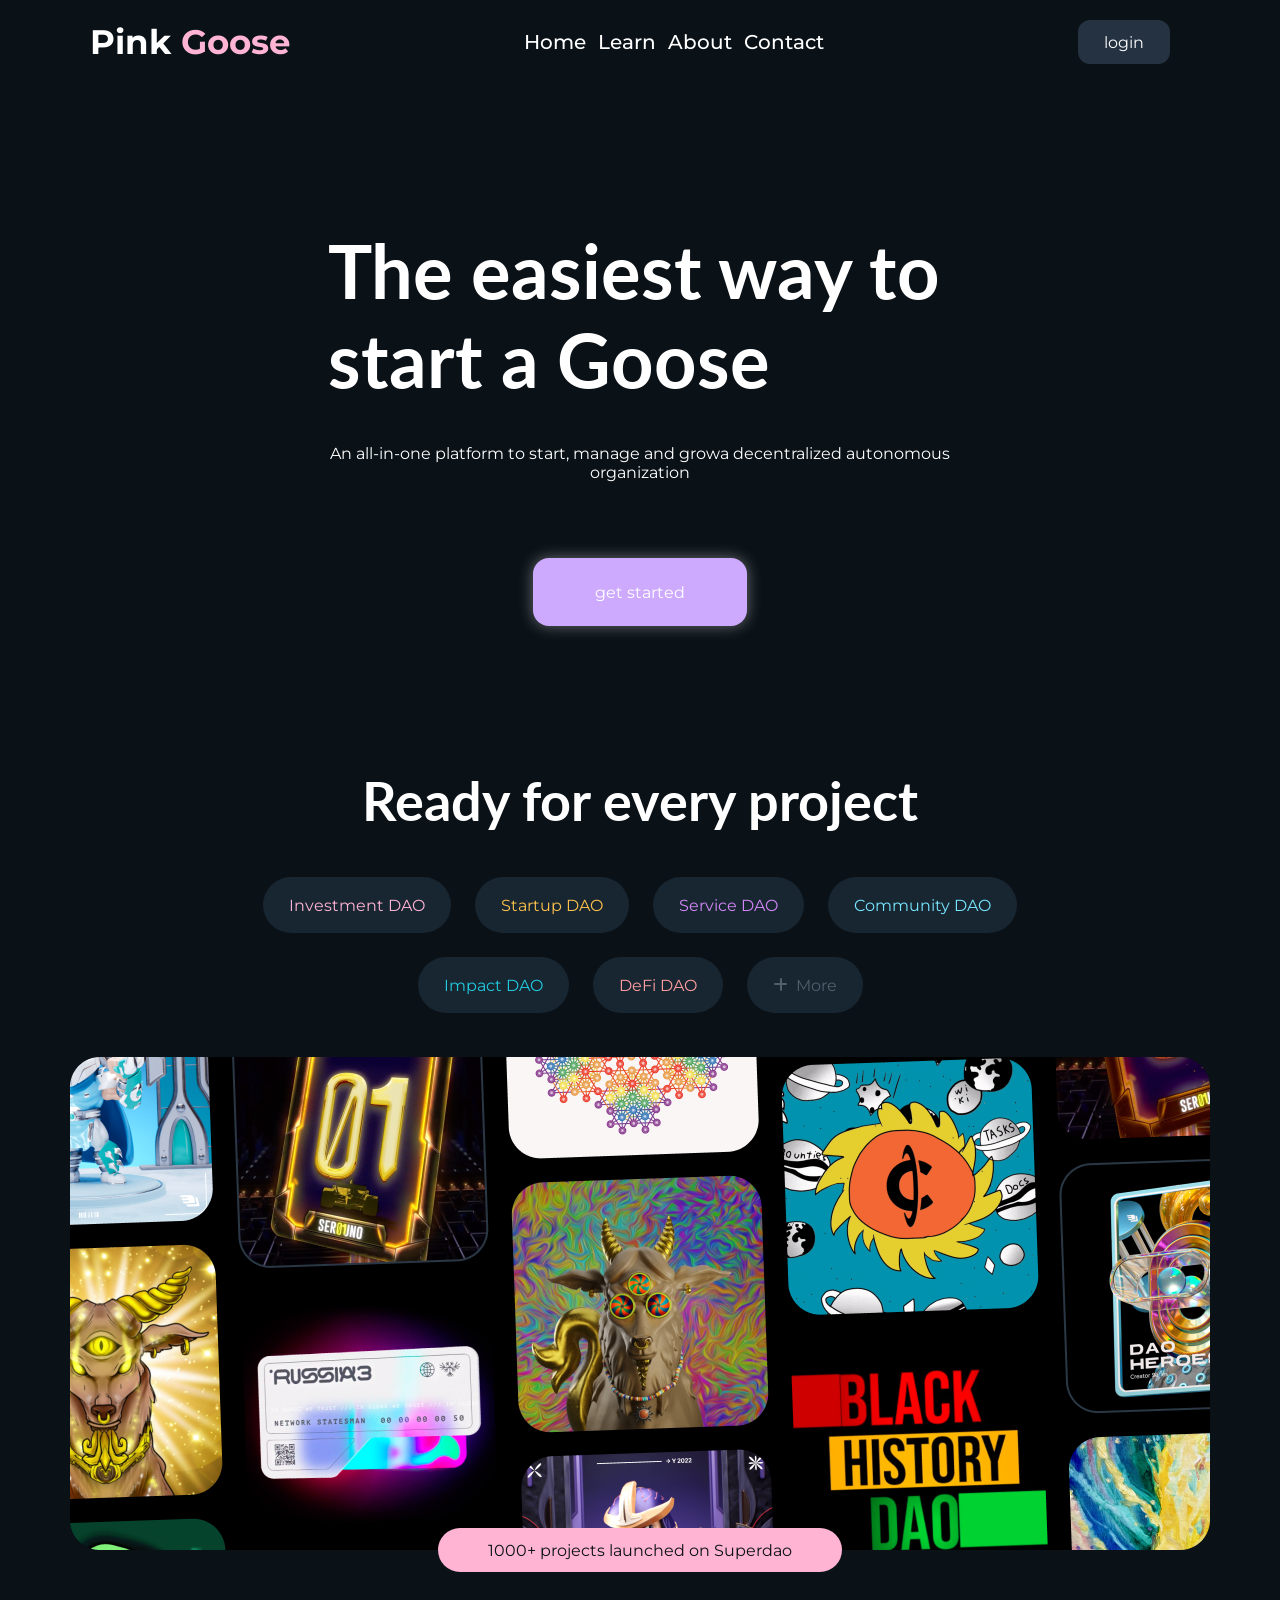
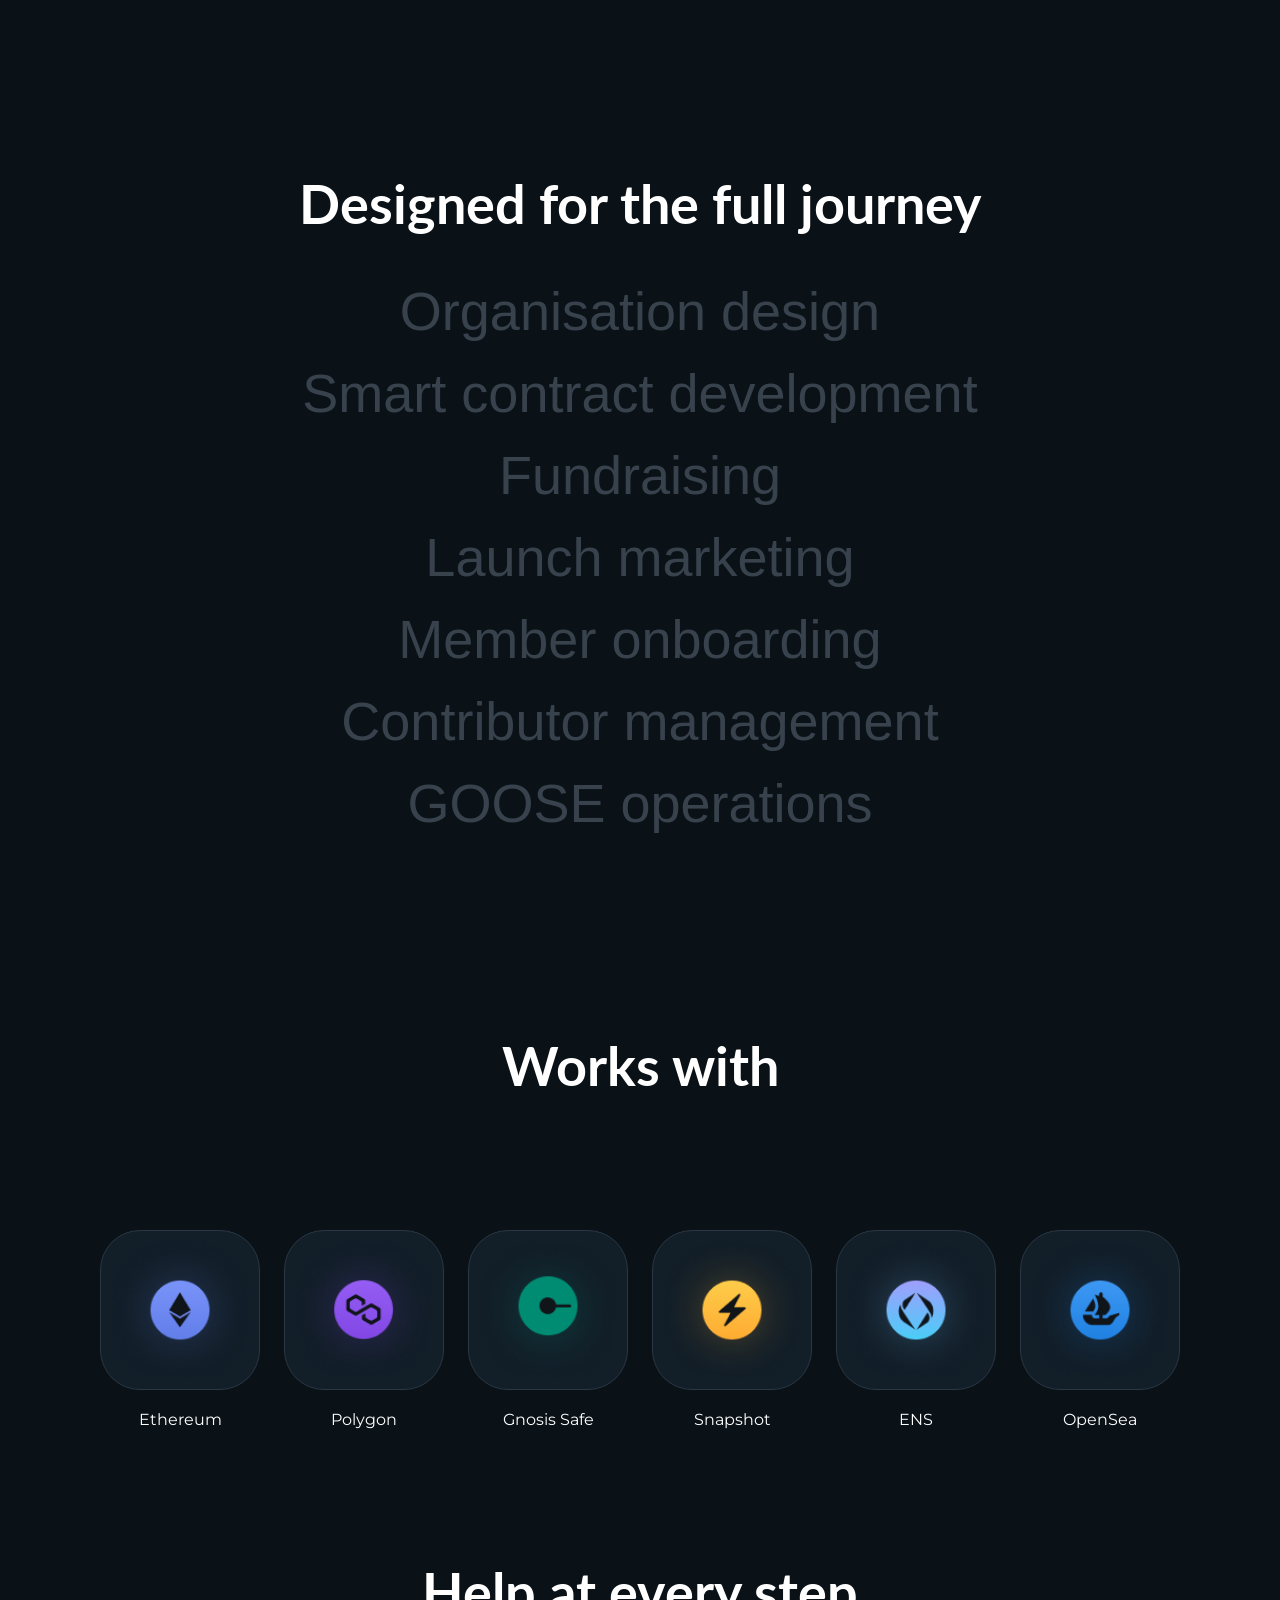
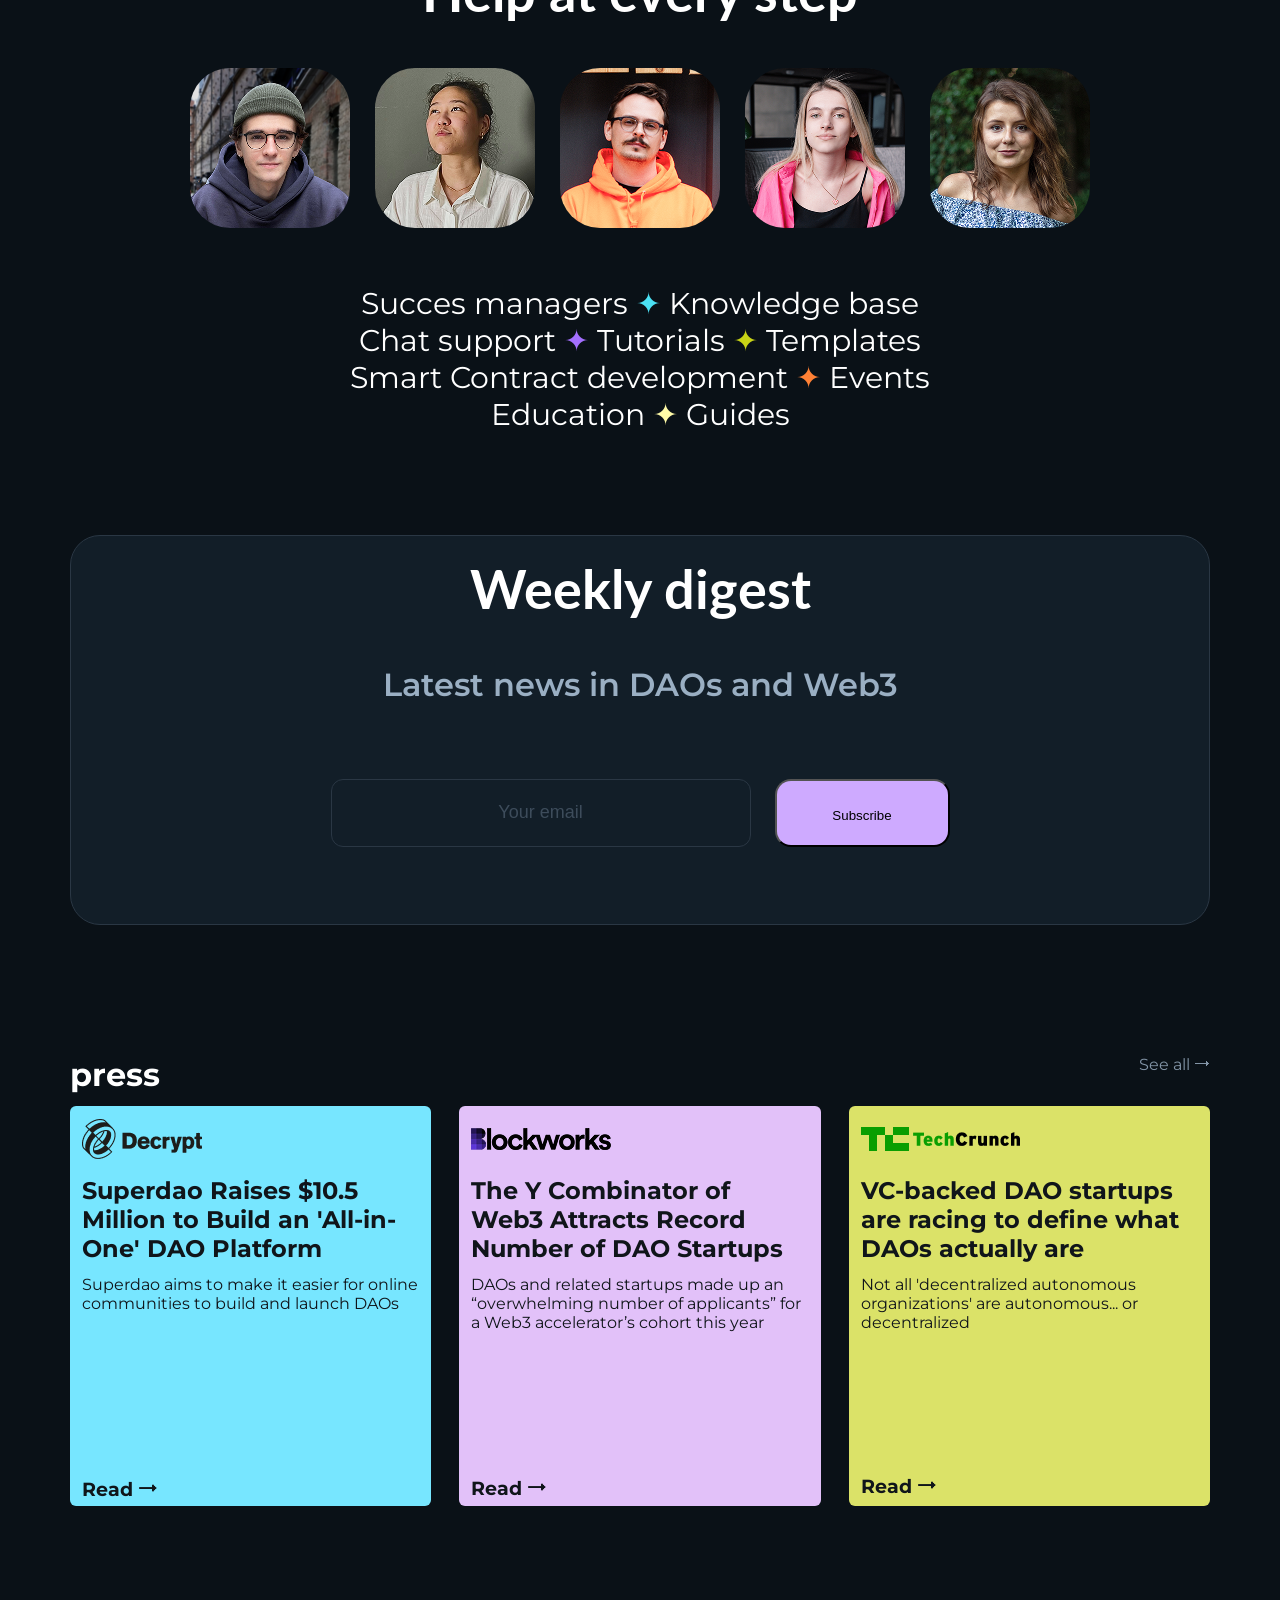
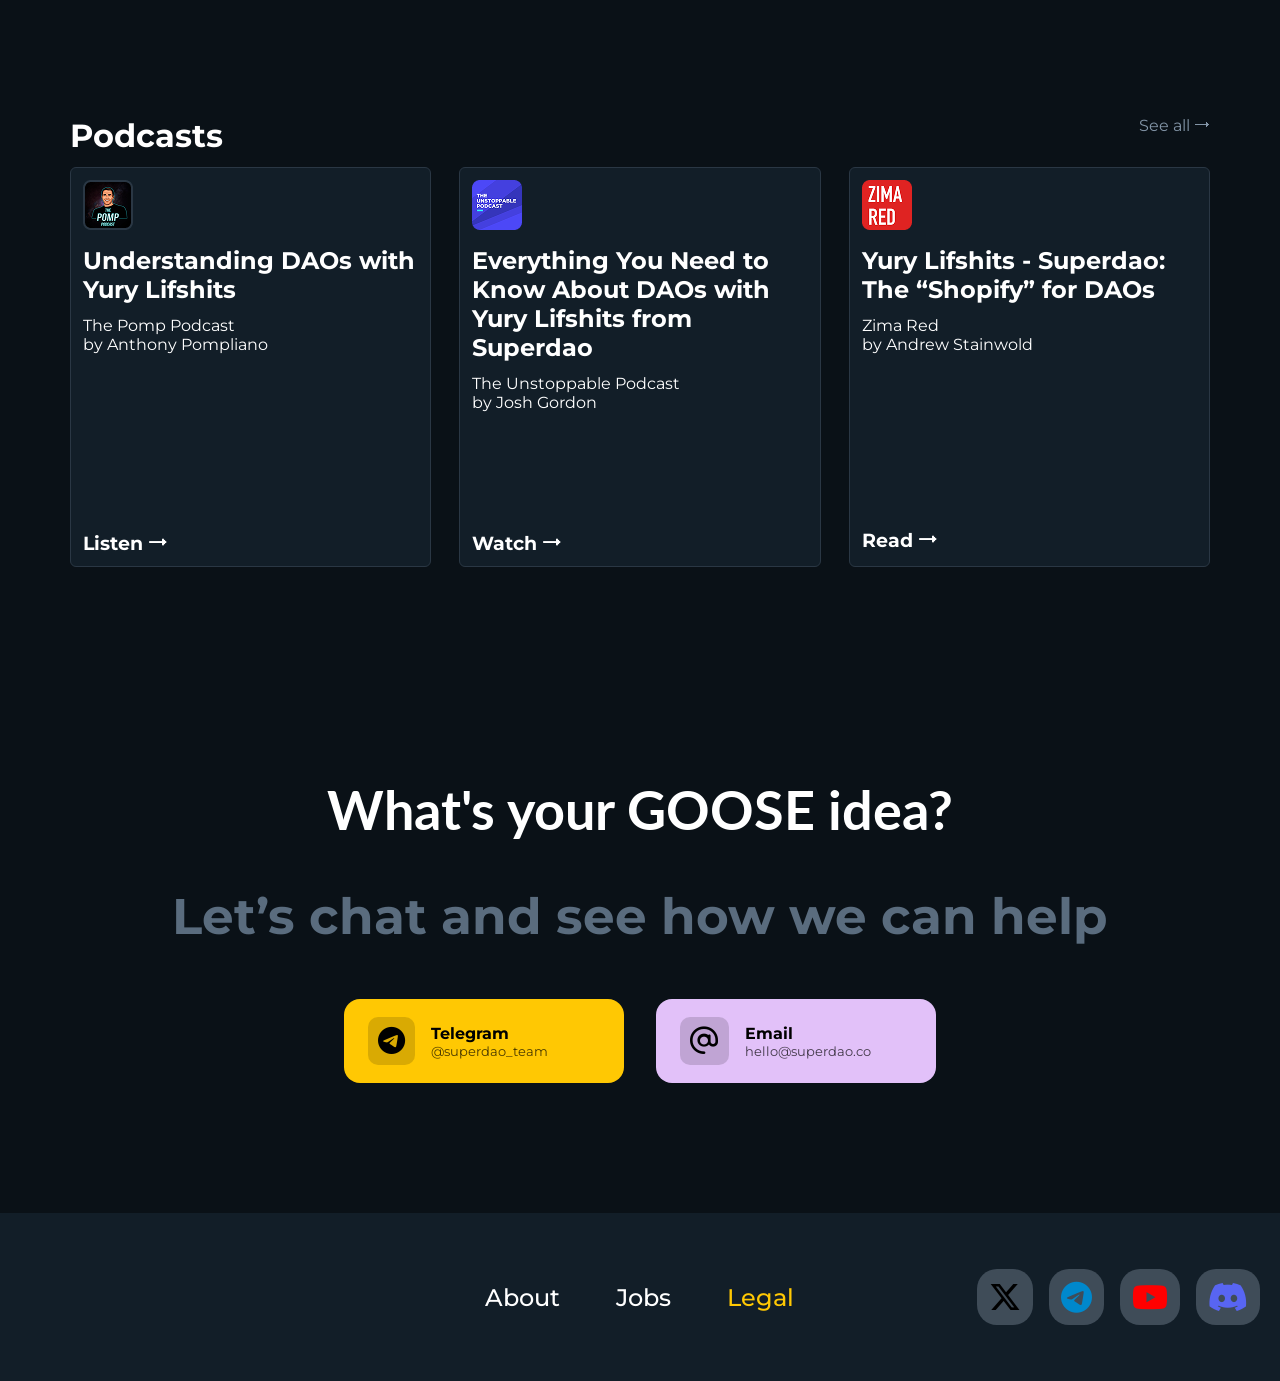
==== commit d91c80f7: "commit" ====
--- a/index.html
+++ b/index.html
@@ -30,7 +30,7 @@
     </header>
 
     <!-- section -->
-    <section class="container container-small stars">
+    <section class="container container-small">
         <h1 class="title-box1">The easiest way to start a Goose</h1>
         <p class="text1">An all-in-one platform to start, manage and growa decentralized autonomous organization</p>
         <a href="" class="start-btn">get started</a>
--- a/style.css
+++ b/style.css
@@ -367,7 +367,7 @@
 .blok1 p{  margin-top: 12px; margin-bottom: 165px;}
 .blok2 p{  margin-top: 12px; margin-bottom: 145px;}
 .blok3 p{  margin-top: 12px; margin-bottom: 143px;}
-.blok4 p{  margin-top: 12px; margin-bottom: 180px;}
+.blok4 p{  margin-top: 12px; margin-bottom: 178px;}
 .blok5 p{  margin-top: 12px; margin-bottom: 120px;}
 .blok6 p{  margin-top: 12px; margin-bottom: 175px;}
 .blok7 p{  margin-bottom: 10px;}
@@ -751,11 +751,11 @@
 
 /* sterren */
 
-.stars {
-    position: relative;
-}
-
-.stars::before{
+
+/* optioneel */
+/* .stars {position: relative;} */
+
+/* .stars::before{
     content: "";
     background-image: url(/images/stars/Group\ 5604.png);
     background-repeat: no-repeat;
@@ -766,7 +766,7 @@
     top: 0;
     right: 0;
     
-}
+} */
 
 .star-blue{color: #4BE1F4;}
 .star-purple{color: #A36FFE;}
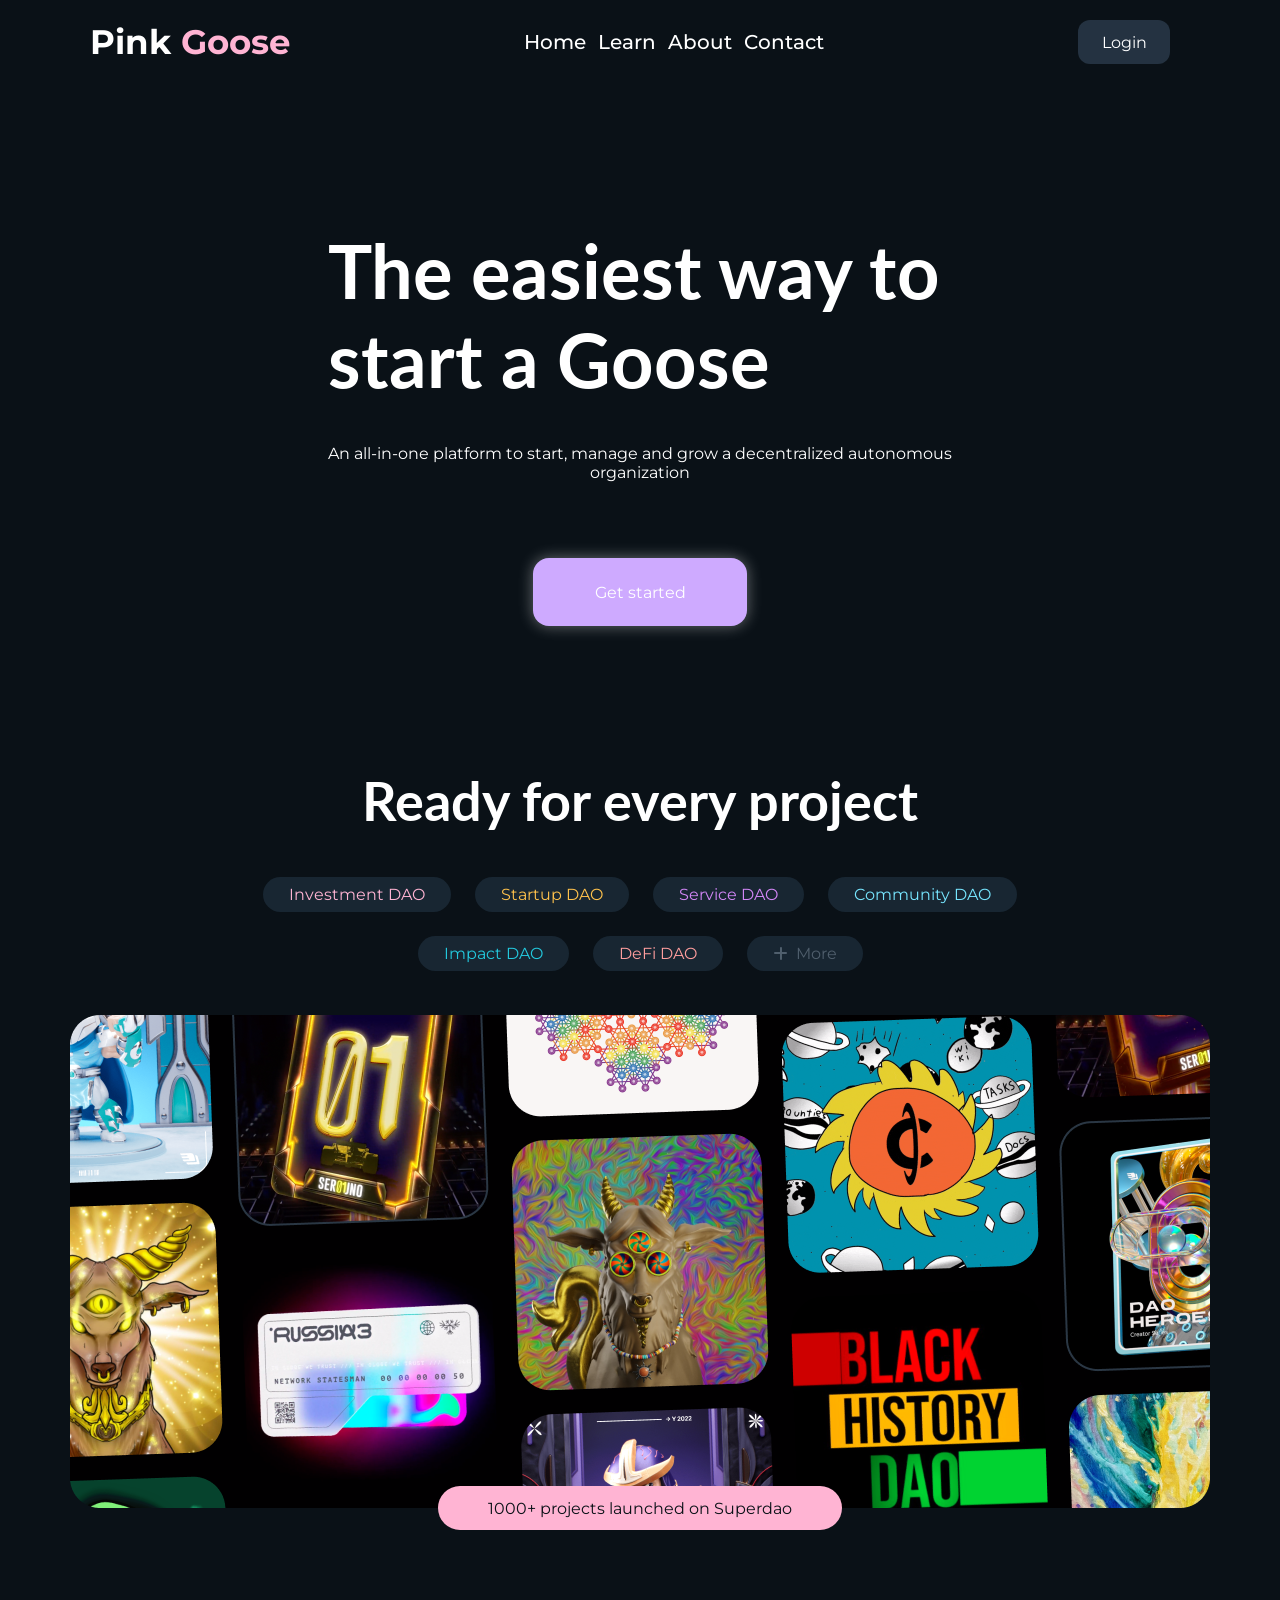
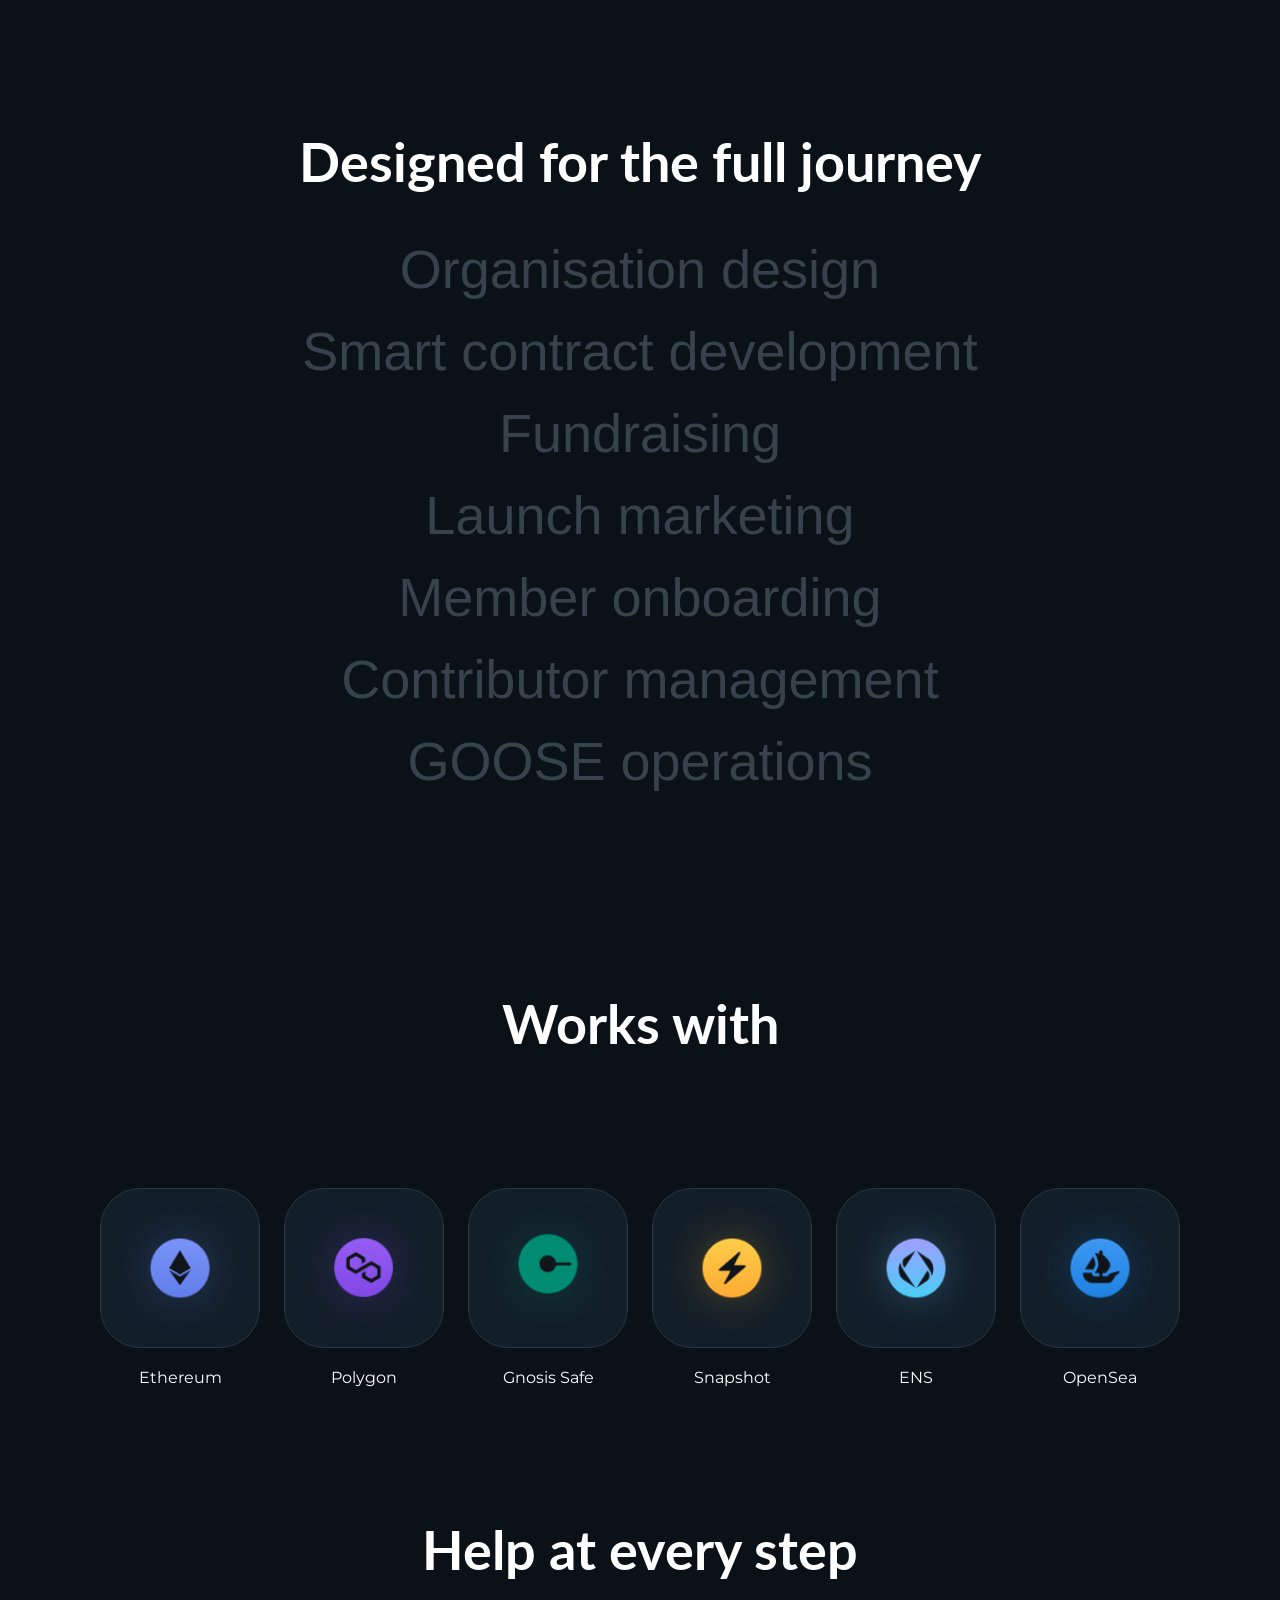
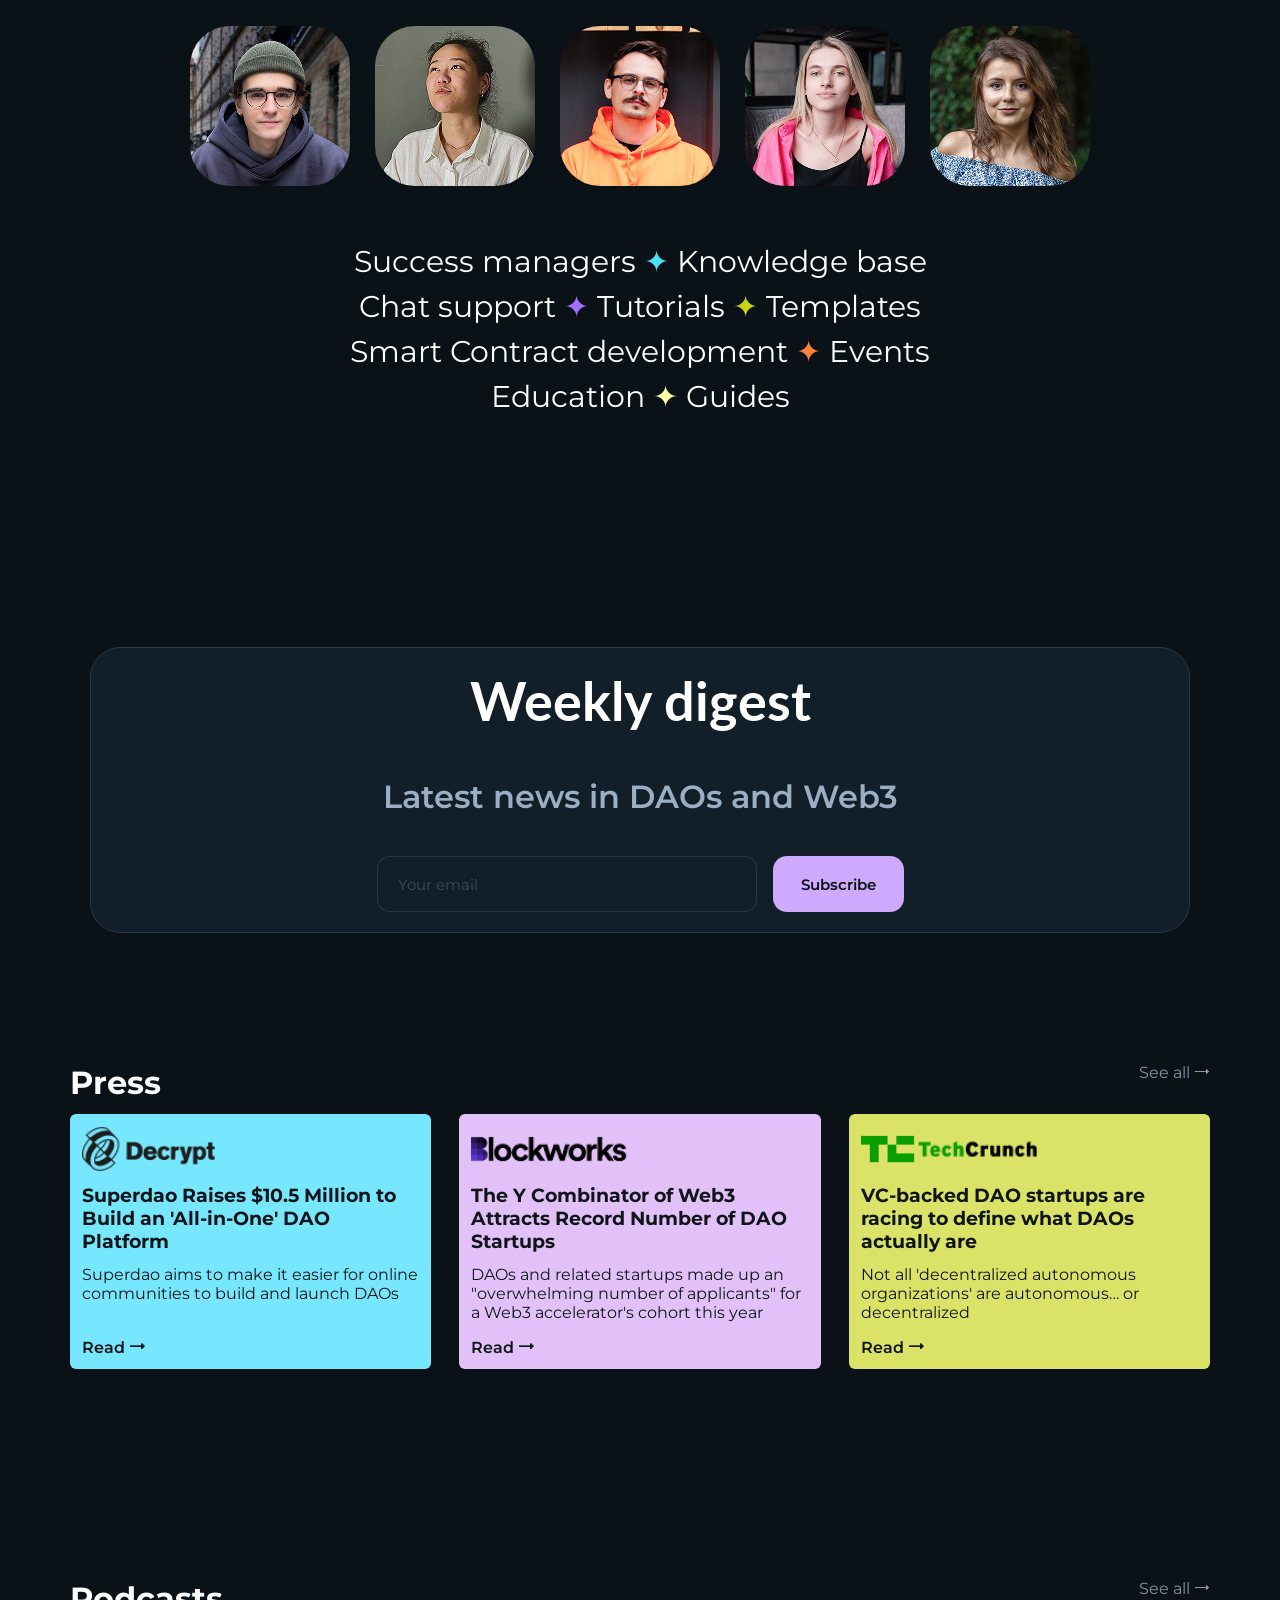
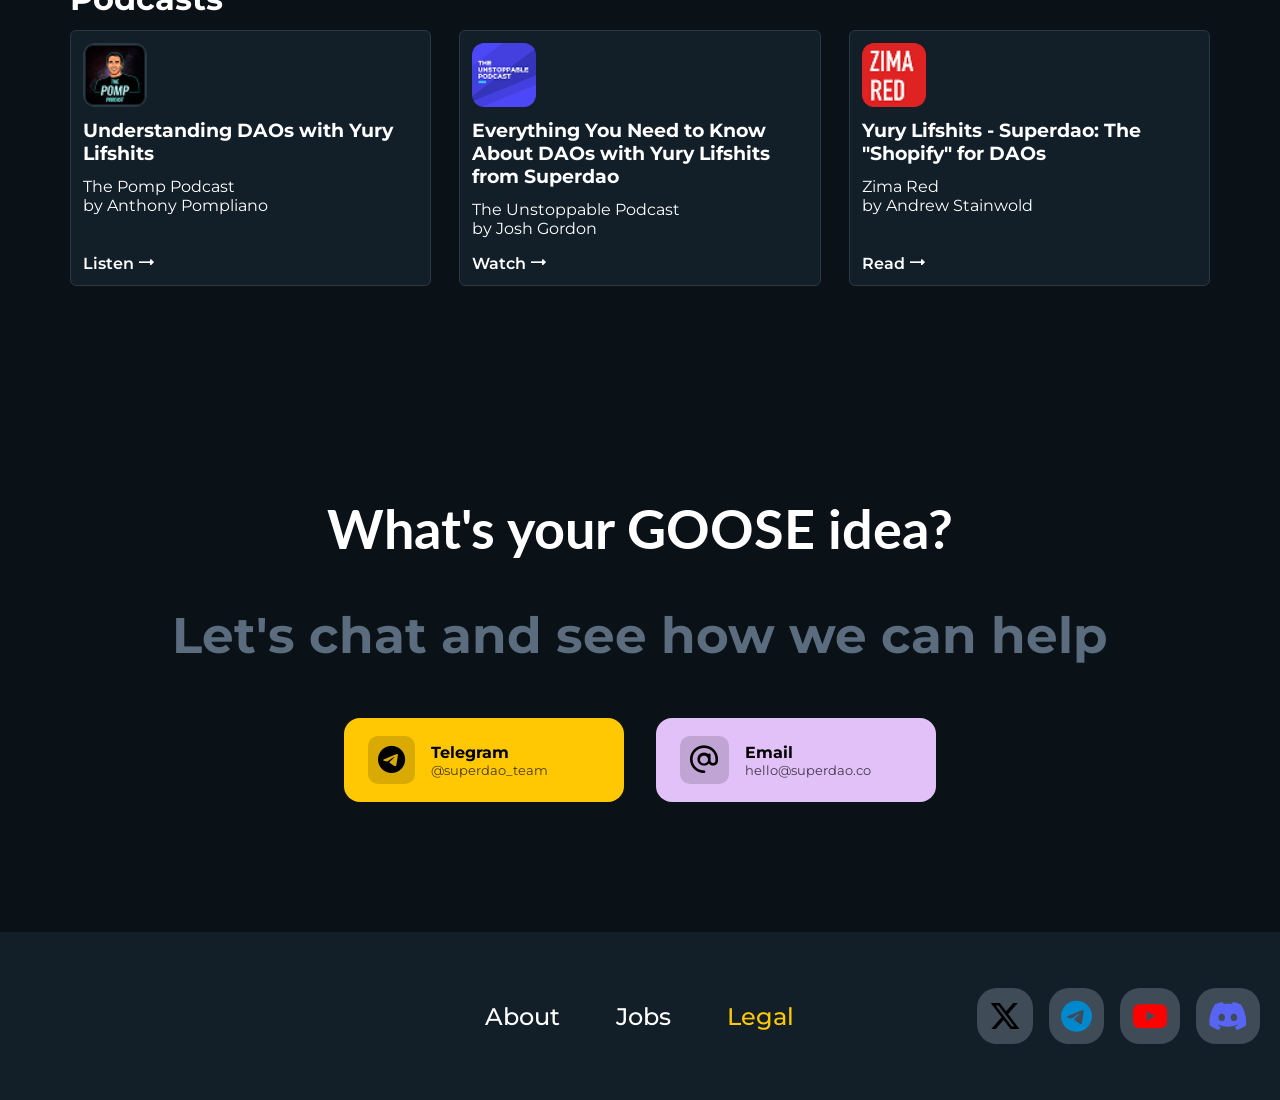
==== commit eb33b56f: "commit" ====
--- a/index.html
+++ b/index.html
@@ -1,14 +1,12 @@
 <!DOCTYPE html>
-<html>
+<html lang="en">
 
 <head>
-    <title>Pinkgoose</title>
-    <link rel="stylesheet" href="style.css" />
+    <meta charset="UTF-8">
+    <title>Pink Goose</title>
+    <link rel="stylesheet" href="style.css">
     <link rel="preconnect" href="https://fonts.googleapis.com">
     <link rel="preconnect" href="https://fonts.gstatic.com" crossorigin>
-    <link
-        href="https://fonts.googleapis.com/css2?family=Lato:ital,wght@0,100;0,300;0,400;0,700;0,900;1,100;1,300;1,400;1,700;1,900&display=swap"
-        rel="stylesheet">
     <link
         href="https://fonts.googleapis.com/css2?family=Lato:ital,wght@0,100;0,300;0,400;0,700;0,900;1,100;1,300;1,400;1,700;1,900&family=Montserrat:ital,wght@0,100..900;1,100..900&display=swap"
         rel="stylesheet">
@@ -17,250 +15,238 @@
 
 <body>
 
-    <!-- header -->
+    <!-- Header -->
     <header class="container">
         <span class="logo">Pink <span class="goose">Goose</span></span>
         <nav>
-            <a class="footer-text" href="index.html" title="To the homepage">Home</a>
-            <a class="footer-text" href="learn.html" title="Learn more">Learn</a>
-            <a class="footer-text" href="about.html" title="About us">About</a>
-            <a class="footer-text" href="contact.html" title="Contact us">Contact</a>
+            <a class="nav-link" href="index.html" title="To the homepage">Home</a>
+            <a class="nav-link" href="learn.html" title="Learn more">Learn</a>
+            <a class="nav-link" href="about.html" title="About us">About</a>
+            <a class="nav-link" href="contact.html" title="Contact us">Contact</a>
         </nav>
-        <a class="login-btn">login</a>
+        <a class="login-btn">Login</a>
     </header>
 
-    <!-- section -->
-    <section class="container container-small">
-        <h1 class="title-box1">The easiest way to start a Goose</h1>
-        <p class="text1">An all-in-one platform to start, manage and growa decentralized autonomous organization</p>
-        <a href="" class="start-btn">get started</a>
-    </section>
-
-    <section class="container container-big">
-        <h2 class="title-box2">Ready for every project</h2>
-        <div class="pills">
-            <div class="pill pill1">Investment DAO</div>
-            <div class="pill pill2">Startup DAO</div>
-            <div class="pill pill3">Service DAO</div>
-            <div class="pill pill4">Community DAO</div>
-        </div>
-        <div class="pills2">
-            <div class="pill pill5">Impact DAO</div>
-            <div class="pill pill6">DeFi DAO</div>
-            <div class="pill pill7"><i class="fa-notdog-duo fa-solid fa-plus"></i>&ensp;More</div>
-        </div>
-
-
-        <img src="/images/picture.png" alt="Pinkgoose banner">
-
-        <div class="frame">1000+ projects launched on Superdao</div>
-
-    </section>
-
-    <section class="container container-big">
-        <h2 class="title-box2">Designed for the full journey</h2>
-        <div class="text-column">
-            <div>Organisation design</div>
-            <div>Smart contract development</div>
-            <div>Fundraising</div>
-            <div>Launch marketing</div>
-            <div>Member onboarding</div>
-            <div>Contributor management</div>
-            <div>GOOSE operations</div>
-        </div>
-    </section>
-
-    <section class="container-wide">
-        <h2 class="title-box2">Works with</h2>
-        <div class="partner-blocks">
-            <div class="partner-block">
-                <div class="partner">
-                    <img src="/images/partners/Icon_ethereum.png" alt="Ethereum icon">
-                </div>
-                <span>Ethereum</span>
-            </div>
-            <div class="partner-block">
-                <div class="partner">
-                    <img src="/images/partners/Icon_polygon.png" alt="Polygon logo">
-                </div>
-                <span>Polygon</span>
-            </div>
-            <div class="partner-block">
-                <div class="partner">
-                    <img src="/images/partners/Frame-5608.png" alt="Gnosis safe logo">
-                </div>
-                <span>Gnosis Safe</span>
-            </div>
-            <div class="partner-block">
-                <div class="partner">
-                    <img src="/images/partners/Frame-2091.png" alt="Snapshot logo">
-                </div>
-                <span>Snapshot</span>
-            </div>
-            <div class="partner-block">
-                <div class="partner">
-                    <img src="/images/partners/Avatar.png" alt="ENS logo">
-                </div>
-                <span>ENS</span>
-            </div>
-            <div class="partner-block">
-                <div class="partner">
-                    <img src="/images/partners/icon_opensea.png" alt="Opensea logo">
-                </div>
-                <span>OpenSea</span>
-            </div>
-        </div>
-    </section>
-
-
-
-    <section class="container-wide">
-        <h2 class="title-box2">Help at every step</h2>
-        <div class="helpers">
-            <img class="help" src="/images/help/image-124.png" alt="Man met groene muts">
-            <img class="help" src="/images/help/image-121.png" alt="Vrouw met witte blouse">
-            <img class="help" src="/images/help/Sergey-Zanozin-2-2.png" alt="Man met oranje trui">
-            <img class="help" src="/images/help/IMG_4390-Edit-2.png" alt="Vrouw met roze vest">
-            <img class="help" src="/images/help/image-125.png" alt="Vrouw met blauwe top">
-        </div>
-
-        <div class="skills">
-            <span>Succes managers</span>
-            <span class="star-blue">✦</span>
-            <span>Knowledge base</span>
-            <br>
-
-            <span>Chat support</span>
-            <span class="star-purple">✦</span>
-            <span>Tutorials</span>
-            <span class="star-lime">✦</span>
-            <span>Templates</span>
-            <br>
-
-            <span>Smart Contract development</span>
-            <span class="star-orange">✦</span>
-            <span>Events</span>
-            <br>
-
-            <span>Education</span>
-            <span class="star-yellow">✦</span>
-            <span>Guides</span>
-        </div>
-
-
-
-
-        <section class="news-container">
-            <h2 class="title-box2">Weekly digest</h2>
-            <p class="news">Latest news in DAOs and Web3</p>
-
-            <div class="email">
-                <input class="email-input" placeholder="Your email" />
-                <button type="submit" class="subscribe">Subscribe</button>
-            </div>
-        </section>
-    </section>
-
-    <section class="container2">
-        <div class="sectionheader">
-            <h2>press</h2>
-            <a>See all ⭢</a>
-
-        </div>
-        <div class="presscontainer">
-            <div class="blok1">
-                <img src="/images/press/Frame-5589.png" alt="Decrypt logo">
-                <h2>Superdao Raises $10.5 Million to Build an 'All-in-One' DAO Platform</h2>
-                <p>Superdao aims to make it easier for online communities to build and launch DAOs</p>
-                <h3>Read ⭢</h3>
-            </div>
-            <div class="blok2">
-                <img src="/images/press/Frame-5589-(1).png" alt="Blockworks logo">
-                <h2>The Y Combinator of Web3 Attracts Record Number of DAO Startups</h2>
-                <p>DAOs and related startups made up an “overwhelming number of applicants” for a Web3 accelerator’s
-                    cohort this year</p>
-                <h3>Read ⭢</h3>
-            </div>
-            <div class="blok3">
-                <img src="/images/press/Frame-5589-(2).png" alt="Techcrunch logo">
-                <h2>VC-backed DAO startups are racing to define what DAOs actually are</h2>
-                <p>Not all 'decentralized autonomous organizations' are autonomous... or decentralized</p>
-                <h3>Read ⭢</h3>
-            </div>
-        </div>
-
-    </section>
-
-
-    <section class="container2">
-        <div class="sectionheader">
-            <h2>Podcasts</h2>
-            <a>See all ⭢</a>
-
-        </div>
-        <div class="presscontainer">
-            <div class="blok4">
-                <img src="/images/podcasts/Rectangle-39403.png" alt="The Pomp podcast logo">
-                <h2>Understanding DAOs with Yury Lifshits</h2>
-                <p>The Pomp Podcast<br>by Anthony Pompliano</p>
-                <h3>Listen ⭢</h3>
-            </div>
-            <div class="blok5">
-                <img src="/images/podcasts/Rectangle-39403-(1).png" alt="The unstoppable podcast logo">
-                <h2>Everything You Need to Know About DAOs with Yury Lifshits from Superdao</h2>
-                <p>The Unstoppable Podcast<br>by Josh Gordon</p>
-                <h3>Watch ⭢</h3>
-            </div>
-            <div class="blok6">
-                <img src="/images/podcasts/Rectangle-39403-(2).png" alt="Zima red logo">
-                <h2>Yury Lifshits - Superdao: The “Shopify” for DAOs</h2>
-                <p>Zima Red<br>by Andrew Stainwold</p>
-                <h3>Read ⭢</h3>
-            </div>
-        </div>
-    </section>
-
-    <section class="container-wide">
-        <h2 class="title-box2">What's your GOOSE idea?</h2>
-        <h3>Let’s chat and see how we can help</h3>
-        <div class="contact-buttons">
-            <div class="telegram">
-                <i class="fa-brands fa-telegram"></i>
-                <div class="btn-text">
-                    <span>Telegram</span>
-                    <p>@superdao_team</p>
-                </div>
-            </div>
-
-            <div class="email-btn">
-                <i class="fa-regular fa-at"></i>
-                <div class="btn-text">
-                    <span>Email</span>
-                    <p>hello@superdao.co</p>
-                </div>
-            </div>
-        </div>
-    </section>
-
-
-
+    <main>
+
+        <!-- Hero -->
+        <section class="container container-small">
+            <h1 class="hero-title">The easiest way to start a Goose</h1>
+            <p class="hero-subtitle">An all-in-one platform to start, manage and grow a decentralized autonomous organization</p>
+            <a href="" class="start-btn">Get started</a>
+        </section>
+
+        <!-- Pills & image -->
+        <section class="container container-big">
+            <h2 class="section-title">Ready for every project</h2>
+            <ul class="pills">
+                <li class="pill pill--pink">Investment DAO</li>
+                <li class="pill pill--yellow">Startup DAO</li>
+                <li class="pill pill--purple">Service DAO</li>
+                <li class="pill pill--blue">Community DAO</li>
+            </ul>
+            <ul class="pills pills--narrow">
+                <li class="pill pill--teal">Impact DAO</li>
+                <li class="pill pill--red">DeFi DAO</li>
+                <li class="pill pill--gray"><i class="fa-solid fa-plus"></i>&ensp;More</li>
+            </ul>
+
+            <img src="images/picture.png" alt="Pink Goose platform banner">
+
+            <div class="frame">1000+ projects launched on Superdao</div>
+        </section>
+
+        <!-- Journey -->
+        <section class="container container-big">
+            <h2 class="section-title">Designed for the full journey</h2>
+            <ul class="journey-list">
+                <li>Organisation design</li>
+                <li>Smart contract development</li>
+                <li>Fundraising</li>
+                <li>Launch marketing</li>
+                <li>Member onboarding</li>
+                <li>Contributor management</li>
+                <li>GOOSE operations</li>
+            </ul>
+        </section>
+
+        <!-- Partners -->
+        <section class="container-wide">
+            <h2 class="section-title">Works with</h2>
+            <div class="partner-blocks">
+                <div class="partner-block">
+                    <div class="partner">
+                        <img src="images/partners/Icon_ethereum.png" alt="Ethereum logo">
+                    </div>
+                    <span>Ethereum</span>
+                </div>
+                <div class="partner-block">
+                    <div class="partner">
+                        <img src="images/partners/Icon_polygon.png" alt="Polygon logo">
+                    </div>
+                    <span>Polygon</span>
+                </div>
+                <div class="partner-block">
+                    <div class="partner">
+                        <img src="images/partners/Frame-5608.png" alt="Gnosis Safe logo">
+                    </div>
+                    <span>Gnosis Safe</span>
+                </div>
+                <div class="partner-block">
+                    <div class="partner">
+                        <img src="images/partners/Frame-2091.png" alt="Snapshot logo">
+                    </div>
+                    <span>Snapshot</span>
+                </div>
+                <div class="partner-block">
+                    <div class="partner">
+                        <img src="images/partners/Avatar.png" alt="ENS logo">
+                    </div>
+                    <span>ENS</span>
+                </div>
+                <div class="partner-block">
+                    <div class="partner">
+                        <img src="images/partners/icon_opensea.png" alt="OpenSea logo">
+                    </div>
+                    <span>OpenSea</span>
+                </div>
+            </div>
+        </section>
+
+        <!-- Helpers -->
+        <section class="container-wide">
+            <h2 class="section-title">Help at every step</h2>
+            <div class="helpers">
+                <img class="help" src="images/help/image-124.png" alt="Man in green hat">
+                <img class="help" src="images/help/image-121.png" alt="Woman in white blouse">
+                <img class="help" src="images/help/Sergey-Zanozin-2-2.png" alt="Man in orange sweater">
+                <img class="help" src="images/help/IMG_4390-Edit-2.png" alt="Woman in pink vest">
+                <img class="help" src="images/help/image-125.png" alt="Woman in blue top">
+            </div>
+
+            <ul class="skills-list">
+                <li>Success managers <span class="star--blue">✦</span> Knowledge base</li>
+                <li>Chat support <span class="star--purple">✦</span> Tutorials <span class="star--lime">✦</span> Templates</li>
+                <li>Smart Contract development <span class="star--orange">✦</span> Events</li>
+                <li>Education <span class="star--yellow">✦</span> Guides</li>
+            </ul>
+        </section>
+
+        <!-- Weekly digest -->
+        <section class="container-wide">
+            <div class="news-container">
+                <h2 class="section-title">Weekly digest</h2>
+                <p class="news">Latest news in DAOs and Web3</p>
+                <form class="newsletter-form" action="#">
+                    <input class="email-input" type="email" name="email" placeholder="Your email" required>
+                    <button type="submit" class="subscribe">Subscribe</button>
+                </form>
+            </div>
+        </section>
+
+        <!-- Press -->
+        <section class="press-section">
+            <div class="section-header">
+                <h2>Press</h2>
+                <a href="#">See all ⭢</a>
+            </div>
+            <div class="press-container">
+                <article class="press-card press-card--cyan">
+                    <img src="images/press/Frame-5589.png" alt="Decrypt logo">
+                    <h3>Superdao Raises $10.5 Million to Build an 'All-in-One' DAO Platform</h3>
+                    <p>Superdao aims to make it easier for online communities to build and launch DAOs</p>
+                    <a class="card-link" href="#">Read ⭢</a>
+                </article>
+                <article class="press-card press-card--purple">
+                    <img src="images/press/Frame-5589-(1).png" alt="Blockworks logo">
+                    <h3>The Y Combinator of Web3 Attracts Record Number of DAO Startups</h3>
+                    <p>DAOs and related startups made up an "overwhelming number of applicants" for a Web3 accelerator's cohort this year</p>
+                    <a class="card-link" href="#">Read ⭢</a>
+                </article>
+                <article class="press-card press-card--lime">
+                    <img src="images/press/Frame-5589-(2).png" alt="TechCrunch logo">
+                    <h3>VC-backed DAO startups are racing to define what DAOs actually are</h3>
+                    <p>Not all 'decentralized autonomous organizations' are autonomous… or decentralized</p>
+                    <a class="card-link" href="#">Read ⭢</a>
+                </article>
+            </div>
+        </section>
+
+        <!-- Podcasts -->
+        <section class="press-section">
+            <div class="section-header">
+                <h2>Podcasts</h2>
+                <a href="#">See all ⭢</a>
+            </div>
+            <div class="press-container">
+                <article class="press-card press-card--dark">
+                    <img src="images/podcasts/Rectangle-39403.png" alt="The Pomp Podcast logo">
+                    <h3>Understanding DAOs with Yury Lifshits</h3>
+                    <p>The Pomp Podcast<br>by Anthony Pompliano</p>
+                    <a class="card-link" href="#">Listen ⭢</a>
+                </article>
+                <article class="press-card press-card--dark">
+                    <img src="images/podcasts/Rectangle-39403-(1).png" alt="The Unstoppable Podcast logo">
+                    <h3>Everything You Need to Know About DAOs with Yury Lifshits from Superdao</h3>
+                    <p>The Unstoppable Podcast<br>by Josh Gordon</p>
+                    <a class="card-link" href="#">Watch ⭢</a>
+                </article>
+                <article class="press-card press-card--dark">
+                    <img src="images/podcasts/Rectangle-39403-(2).png" alt="Zima Red logo">
+                    <h3>Yury Lifshits - Superdao: The "Shopify" for DAOs</h3>
+                    <p>Zima Red<br>by Andrew Stainwold</p>
+                    <a class="card-link" href="#">Read ⭢</a>
+                </article>
+            </div>
+        </section>
+
+        <!-- Contact -->
+        <section class="container-wide">
+            <h2 class="section-title">What's your GOOSE idea?</h2>
+            <h3>Let's chat and see how we can help</h3>
+            <div class="contact-buttons">
+                <a class="telegram" href="https://web.telegram.org/a/" target="_blank">
+                    <i class="fa-brands fa-telegram"></i>
+                    <div class="btn-text">
+                        <span>Telegram</span>
+                        <p>@superdao_team</p>
+                    </div>
+                </a>
+                <a class="email-btn" href="mailto:hello@superdao.co">
+                    <i class="fa-regular fa-at"></i>
+                    <div class="btn-text">
+                        <span>Email</span>
+                        <p>hello@superdao.co</p>
+                    </div>
+                </a>
+            </div>
+        </section>
+
+    </main>
+
+    <!-- Footer -->
     <footer class="footer">
         <div class="footer-spacer"></div>
         <nav class="footer-nav">
-            <a class="footer-text" href="#about">About</a>
-            <a class="footer-text" href="#jobs">Jobs</a>
+            <a class="footer-link" href="#about">About</a>
+            <a class="footer-link" href="#jobs">Jobs</a>
             <a class="legal-footer" href="#legal">Legal</a>
         </nav>
         <div class="socials">
-            <a href="https://x.com/home" title="X" target="_blank"><i class="fa-brands fa-x-twitter fa-beat"
-                    style="color: rgb(0, 0, 0);"></i></a>
-            <a href="https://web.telegram.org/a/" title="Telegram" target="_blank"><i
-                    class="fa-brands fa-telegram fa-beat" style="color: rgb(0, 136, 204);"></i></a>
-            <a href="https://www.youtube.com/watch?v=Aq5WXmQQooo" title="Youtube" target="_blank"><i
-                    class="fa-brands fa-youtube fa-beat" style="color: rgb(255, 0, 0);"></i></a>
-            <a href="https://discord.com/" title="Discord" target="_blank"><i class="fa-brands fa-discord fa-beat"
-                    style="color: rgb(88, 101, 242);"></i></a>
+            <a href="https://x.com/home" title="X" target="_blank">
+                <i class="fa-brands fa-x-twitter fa-beat social-icon--x"></i>
+            </a>
+            <a href="https://web.telegram.org/a/" title="Telegram" target="_blank">
+                <i class="fa-brands fa-telegram fa-beat social-icon--telegram"></i>
+            </a>
+            <a href="https://www.youtube.com/watch?v=Aq5WXmQQooo" title="Youtube" target="_blank">
+                <i class="fa-brands fa-youtube fa-beat social-icon--youtube"></i>
+            </a>
+            <a href="https://discord.com/" title="Discord" target="_blank">
+                <i class="fa-brands fa-discord fa-beat social-icon--discord"></i>
+            </a>
         </div>
     </footer>
 
-</body>+</body>
+</html>
--- a/style.css
+++ b/style.css
@@ -1,35 +1,31 @@
-
-
-
 * {
     margin: 0;
     padding: 0;
     box-sizing: border-box;
 }
 
-body{
-    font-family: 'montserrat', medium;
+body {
+    font-family: 'Montserrat', sans-serif;
     background-color: #0A1117;
     color: white;
 }
 
-/* containers */
+/*  Containers  */
+
 .container {
     max-width: 1140px;
-    margin: 0 auto;
-    padding-left: 20px;
-    padding-right: 20px;
-    margin-bottom: 130px;
-}
-
-.container2{
+    margin: 0 auto 130px;
+    padding: 0 20px;
+}
+
+.press-section {
     margin-right: auto;
     margin-top: 100px;
 }
 
 .container-small {
-
-    width: 649px;
+    max-width: 649px;
+    width: 100%;
     color: white;
     display: flex;
     border-radius: 16px;
@@ -37,17 +33,16 @@
     justify-content: center;
     align-items: center;
     padding: 12px;
-     
-}
-
-.container-big{
-    width: 1140px;
+}
+
+.container-big {
+    max-width: 1140px;
+    width: 100%;
     display: flex;
     flex-direction: column;
     justify-content: center;
     align-items: center;
     margin-bottom: 199px;
-    
 }
 
 .container-wide {
@@ -60,65 +55,69 @@
     align-items: center;
 }
 
-.container-wide h3{
+.container-wide h3 {
     color: #5A6C7E;
     font-weight: 700;
     font-size: 50px;
 }
 
-.news-container{
-    width: 1140px;
-    height: 390px;
+.news-container {
+    max-width: 1140px;
+    width: 100%;
     background-color: #121E28;
     border-radius: 30px;
     display: flex;
     flex-direction: column;
     align-items: center;
     border: 1px solid #2A3744;
-    padding-top: 20px;
-
-}
-
-
-
-
-/* Tekst blocks */
-
-.news{
+    padding: 20px;
+}
+
+/* Text blocks  */
+
+.news {
     color: #9AAFC3;
     font-weight: 600;
     font-size: xx-large;
 }
 
-.text1{
+.hero-subtitle {
     text-align: center;
     padding-bottom: 20px;
 }
 
-.title-box1 {
+.hero-title {
     font-family: "Lato", sans-serif;
     font-weight: 700;
     font-style: normal;
     padding-bottom: 40px;
     font-size: 74px;
-
-}
-
-
+}
+
+/* section-title */
+.section-title {
+    margin-bottom: 44px;
+    font-family: "Lato", sans-serif;
+    font-weight: 700;
+    font-style: normal;
+    font-size: 54px;
+}
+
+.section-title--centered {
+    display: flex;
+    justify-content: center;
+}
+
+/*  Header  */
 
 header {
     display: flex;
     justify-content: space-between;
     align-items: center;
-    /*  
-    position: fixed;
-    background-color: transparent;
-    width: 100%;
-    z-index: 1000;  */
-}
-
-
-/* logo */
+}
+
+/*  Logo  */
+
 .logo {
     font-weight: bold;
     font-size: 34px;
@@ -129,25 +128,30 @@
     color: #ffb4d3;
 }
 
-/* header nav */
+/*  Navigation  */
 
 nav {
     display: flex;
     justify-content: space-between;
     gap: 12px;
-    color: white;
-    text-decoration-line: none;
     font-size: 20px;
     font-weight: 500;
 }
 
-nav a:hover{
+.nav-link {
+    color: white;
+    text-decoration: none;
+}
+
+.nav-link:hover {
     transform: scale(1.2);
     transition: 0.2s;
-}
-
-/* frame onder img */
-.frame{
+    display: inline-block;
+}
+
+/*  Frame under image  */
+
+.frame {
     display: flex;
     justify-content: center;
     width: 404px;
@@ -159,10 +163,9 @@
     margin-top: -22px;
 }
 
-/* button */
+/*  Buttons  */
 
 .login-btn {
-    gap: 12px;
     width: 92px;
     height: 44px;
     background-color: #243241;
@@ -171,16 +174,13 @@
     display: flex;
     justify-content: center;
     align-items: center;
-    padding-left: 20px;
-    padding-right: 20px;
-    padding-bottom: 11px;
-    padding-top: 11px;
+    padding: 11px 20px;
     margin: 20px;
-}
-
-.login-btn:hover{
+    cursor: pointer;
+}
+
+.login-btn:hover {
     background-color: #384d63;
-
 }
 
 .start-btn {
@@ -193,294 +193,171 @@
     justify-content: center;
     box-shadow: 0 0 15px #ffffff63;
     color: white;
-    text-decoration-line: none;
+    text-decoration: none;
     margin-top: 56px;
-    
-}
-
-
-/* header above press */
-
-.sectionheader{
+}
+
+/*  Section header above press/podcast  */
+
+.section-header {
     display: flex;
     justify-content: space-between;
     max-width: 1140px;
     margin: auto;
     margin-bottom: 12px;
-
-}
-
-.sectionheader a{
+}
+
+.section-header a {
     color: #8395A7;
-
-}
-
-.sectionheader h2{
+    text-decoration: none;
+}
+
+.section-header h2 {
     font-size: xx-large;
 }
 
-
-
-/* press blokken */
-
-.presscontainer{
+/*  Press / podcast container  */
+
+.press-container {
     display: flex;
     max-width: 1140px;
     margin: auto;
     gap: 28px;
     color: #10151A;
     margin-bottom: 210px;
-    height: 400px;
-
-}
-
-.blok1{
-flex: 1;
-background-color: #77E6FF;
-padding: 12px;
-border-radius: 6px;
-
-}
-
-
-.blok2{
-flex: 1;
-background-color: #E2C1F9;
-padding: 12px;
-border-radius: 6px;
-
-}
-
-.blok3{
-flex: 1;
-background-color: #DBE268;
-padding: 12px;
-border-radius: 6px;
-
-}
-
-
-.blok4{
-flex: 1;
-background-color: #121E28;
-padding: 12px;
-border-radius: 6px;
-border: solid 1px #2A3744;
-color: white;
-}
-
-
-
-.blok5{
-flex: 1;
-background-color: #121E28;
-padding: 12px;
-border-radius: 6px;
-border: solid 1px #2A3744;
-color: white;
-}
-
-
-
-.blok6{
-flex: 1;
-background-color: #121E28;
-padding: 12px;
-border-radius: 6px;
-border: solid 1px #2A3744;
-color: white;
-}
-
-.blok7 {
+}
+
+/* Press cards */
+
+.press-card {
+    flex: 1;
+    padding: 12px;
+    border-radius: 6px;
+    display: flex;
+    flex-direction: column;
+}
+
+.press-card--cyan   { background-color: #77E6FF; }
+.press-card--purple { background-color: #E2C1F9; }
+.press-card--lime   { background-color: #DBE268; }
+
+.press-card--dark {
+    background-color: #121E28;
+    border: solid 1px #2A3744;
+    color: white;
+}
+
+.press-card h3  { margin-top: 12px; }
+.press-card p   { margin-top: 12px; }
+
+
+.press-card--dark img {
+    width: 64px;
+    height: 64px;
+    border-radius: 12px;
+    object-fit: cover;
+}
+
+
+.card-link {
+    margin-top: auto;
+    padding-top: 16px;
+    display: block;
+    color: inherit;
+    text-decoration: none;
+    font-weight: 600;
+}
+
+/* Team cards  */
+
+.team-card {
     display: flex;
     flex-direction: column;
     width: 352px;
-    height: 286px;
     flex: 1;
     background-color: #FFB4D3;
-    padding: 12px;
+    padding: 12px 12px 12px 50px;
     border-radius: 20px;
     color: black;
     justify-content: center;
-    text-align: left; 
-    padding-left: 50px;
-}
-
-.blok7 img {
+}
+
+.team-card img {
     width: 160px;
     height: 160px;
     border-radius: 40px;
-    align-self: center; 
+    align-self: center;
     margin-bottom: 30px;
 }
 
-
-.blok8{
-    display: flex;
-    flex-direction: column;
-    width: 352px;
-    height: 286px;
-    flex: 1;
-    background-color: #FFB4D3;
-    padding: 12px;
-    border-radius: 20px;
-    color: black;
-    justify-content: center;
-    text-align: left; 
-    padding-left: 50px;
-}
-
-.blok8 img{
-    width: 160px;
-    height: 160px;
-    border-radius: 40px;
-    align-self: center; 
-    margin-bottom: 30px;
-}
-
-.blok9{
-   display: flex;
-    flex-direction: column;
-    width: 352px;
-    height: 286px;
-    flex: 1;
-    background-color: #FFB4D3;
-    padding: 12px;
-    border-radius: 20px;
-    color: black;
-    justify-content: center;
-    text-align: left; 
-    padding-left: 50px;
-}
-
-.blok9 img{
-    width: 160px;
-    height: 160px;
-    border-radius: 40px;
-    align-self: center; 
-    margin-bottom: 30px;
-}
-
-
-
-
-.blok1 p{  margin-top: 12px; margin-bottom: 165px;}
-.blok2 p{  margin-top: 12px; margin-bottom: 145px;}
-.blok3 p{  margin-top: 12px; margin-bottom: 143px;}
-.blok4 p{  margin-top: 12px; margin-bottom: 178px;}
-.blok5 p{  margin-top: 12px; margin-bottom: 120px;}
-.blok6 p{  margin-top: 12px; margin-bottom: 175px;}
-.blok7 p{  margin-bottom: 10px;}
-.blok8 p{  margin-bottom: 10px;}
-.blok9 p{  margin-bottom: 10px;}
-
-
-.blok1 h2{   margin-top: 12px;}
-.blok2 h2{   margin-top: 12px;}
-.blok3 h2{   margin-top: 12px;}
-.blok4 h2{   margin-top: 12px;}
-.blok5 h2{   margin-top: 12px;}
-.blok6 h2{   margin-top: 12px;}
-
-.blok7 h3{text-align: right;}
-.blok8 h3{text-align: right;}
-.blok9 h3{text-align: right;}
-
-
-.title-box2{
-    margin-bottom: 44px;
-    font-family: "Lato", sans-serif;
-    font-weight: 700;
-    font-style: normal;
-    font-size: 54px;
-}
-
-.title-box3{
-    margin-bottom: 44px;
-    font-family: "Lato", sans-serif;
-    font-weight: 700;
-    font-style: normal;
-    font-size: 54px;
-    display: flex;
-    justify-content: center;
-}
-
-/* pills */
-
-.pills{
+.team-card p { margin-bottom: 10px; }
+
+.team-card .card-link { text-align: right; }
+
+/* Pills  */
+
+.pills {
+    list-style: none;
+    padding: 0;
     width: 888px;
-    height: 56px;
     display: flex;
     justify-content: center;
     gap: 24px;
     margin-bottom: 24px;
-    
-    
-
-}
-
-.pills2{
+}
+
+.pills--narrow {
     width: 510px;
-    height: 56px;
-    display: flex;
-    justify-content: center;
-    gap: 24px;
     margin-bottom: 44px;
-    
-}
-
-.pill{
+}
+
+.pill {
     background-color: #182632;
     display: flex;
     justify-content: center;
     align-items: center;
     border-radius: 100px;
-    padding-top: 8px;
-    padding-bottom: 8px;
-    padding-left: 26px;
-    padding-right: 26px;
-}
-
-.pill1{ color: #FFB4D3;}
-.pill2{ color: #FFC24C;}
-.pill3{ color: #D387F7;}
-.pill4{ color: #77E6FF;}
-.pill5{ color: #23C9DE;}
-.pill6{ color: #FF9E9E;}
-.pill7{ color: #505F6D}
-
-
-
-.text-column{
-    display: flex;
-    justify-content: center;
+    padding: 8px 26px;
+}
+
+.pill--pink   { color: #FFB4D3; }
+.pill--yellow { color: #FFC24C; }
+.pill--purple { color: #D387F7; }
+.pill--blue   { color: #77E6FF; }
+.pill--teal   { color: #23C9DE; }
+.pill--red    { color: #FF9E9E; }
+.pill--gray   { color: #505F6D; }
+
+/*  Journey list  */
+
+.journey-list {
+    list-style: none;
+    padding: 0;
+    display: flex;
     flex-direction: column;
     gap: 20px;
     font-size: 54px;
     color: #37424D;
     align-items: center;
-    font-family: "Lato", sans-serif;;
-    
-}
-
-.text-column :hover{
+    font-family: "Lato", sans-serif;
+}
+
+.journey-list li:hover {
     color: #FFB4D3;
-
-}
-
-/* partners */
+}
+
+/*  Partners  */
 
 .partner-blocks {
     display: flex;
     justify-content: center;
     gap: 24px;
     flex-wrap: wrap;
-
     width: 100%;
     margin-top: 44px;
 }
 
-.partner{
+.partner {
     display: flex;
     height: 160px;
     width: 160px;
@@ -488,93 +365,108 @@
     justify-content: center;
     background-color: #121E28;
     margin-top: 44px;
-    border:1px solid #2A3744;;
-    flex-direction: column;
-    
-
-}
-
-.partner-block{
-    display: flex;
-    justify-content: center;
-    align-items: center;
-    flex-direction: column;
-    gap: 20px   ;
-}
-
-/* helpers */
-
-.help{
+    border: 1px solid #2A3744;
+    flex-direction: column;
+}
+
+.partner-block {
+    display: flex;
+    justify-content: center;
+    align-items: center;
+    flex-direction: column;
+    gap: 20px;
+}
+
+/*  Helpers  */
+
+.help {
     border-radius: 40px;
     display: flex;
 }
 
-.helpers{
+.helpers {
     display: flex;
     flex-direction: row;
     gap: 25px;
     margin-bottom: 57px;
 }
 
-.skills{
-    margin-bottom: 102px;
+/*  Skills list  */
+
+.skills-list {
+    list-style: none;
+    padding: 0;
     font-size: 30px;
     text-align: center;
-}
-
-/* email */
-.email{
-    display: flex;
-    justify-content: center;
-    margin-top: 75px;
-
-}
-
-.email-input{
-    height: 68px;
-    background-color: #121E28;
+    margin-bottom: 102px;
+    display: flex;
+    flex-direction: column;
+    gap: 8px;
+}
+
+/* Newsletter */
+
+.newsletter-form {
+    display: flex;
+    align-items: center;
+    gap: 16px;
+    margin-top: 40px;
+}
+
+.email-input {
+    height: 56px;
+    background-color: transparent;
     border: 1px solid #2A3744;
     border-radius: 12px;
-    width: 420px;
-    color: white;
-}
-
-input::placeholder{
+    width: 380px;
+    color: white;
+    padding: 0 20px;
+    font-family: 'Montserrat', sans-serif;
+    font-size: 15px;
+}
+
+.email-input:focus {
+    outline: none;
+    border-color: #CEAAFF;
+}
+
+input::placeholder {
     color: #3D4C5B;
-    font-weight: 100px;
-    font-size: large;
-    text-align: center;
-}
-
-/* subscribe */
-.subscribe{
-    width: 175px;
-    height: 68px;
-    margin-left: 24px;
-    padding-top: 4px;
-    border-radius: 16px;
+    font-weight: 400;
+    font-size: 15px;
+}
+
+/* Subscribe button */
+
+.subscribe {
+    height: 56px;
+    padding: 0 28px;
+    border-radius: 14px;
     background-color: #CEAAFF;
-    color: black;
-    text-align: center;
-
-
-}
-
-.subscribe:hover{
-    background-color: #8b74ac;
-
-}
-
-/* contact */
-.contact-buttons{
+    color: #0A1117;
+    border: none;
+    cursor: pointer;
+    font-family: 'Montserrat', sans-serif;
+    font-weight: 600;
+    font-size: 15px;
+    white-space: nowrap;
+}
+
+.subscribe:hover {
+    background-color: #b48fe0;
+}
+
+/* Contact buttons  */
+
+.contact-buttons {
     display: flex;
     flex-direction: row;
     gap: 32px;
     margin-top: 52px;
 }
 
-
-.telegram, .email-btn {
+.telegram,
+.email-btn {
     width: 280px;
     height: 84px;
     border-radius: 16px;
@@ -585,14 +477,16 @@
     padding: 0 24px;
     color: black;
     text-decoration: none;
-}
-
-.telegram { background-color: #FFC803; }
+    cursor: pointer;
+}
+
+.telegram  { background-color: #FFC803; }
 .email-btn { background-color: #E2C1F9; }
 
-.telegram i, .email-btn i {
+.telegram i,
+.email-btn i {
     font-size: 28px;
-    background-color: rgba(0,0,0,0.15);
+    background-color: rgba(0, 0, 0, 0.15);
     padding: 10px;
     border-radius: 10px;
 }
@@ -612,48 +506,39 @@
     opacity: 0.7;
 }
 
-
-
-/* footer */
-
-
-.footer{
+/* Footer */
+
+.footer {
     background-color: #121E28;
-    max-width: 100%;
-    height: 168px;
-    margin: 0 auto;
-    padding-left: 20px;
-    padding-right: 20px;
+    padding: 0 20px;
     display: flex;
     flex-direction: row;
     justify-content: space-between;
     align-items: center;
-}
-
-.footer-spacer {
+    min-height: 168px;
+}
+
+.footer-spacer { flex: 1; }
+
+.footer-nav {
+    font-size: x-large;
+    display: flex;
+    justify-content: center;
+    gap: 56px;
     flex: 1;
 }
 
-.footer-nav{
-    font-size: x-large;
-    display: flex;
-    justify-content: center;
-    gap: 56px   ;
-    flex: 1;
-}
-
-.footer-text{
-    color: white;
-    text-decoration-line: none;
-
-}
-
-.legal-footer{
-    color:#FFC803;
-text-decoration-line: none;
-}
-
-.socials{
+.footer-link {
+    color: white;
+    text-decoration: none;
+}
+
+.legal-footer {
+    color: #FFC803;
+    text-decoration: none;
+}
+
+.socials {
     font-size: xx-large;
     display: flex;
     gap: 16px;
@@ -661,17 +546,21 @@
     justify-content: flex-end;
 }
 
-.footer i{
+.footer i {
     background-color: #3f4c58;
     padding: 12px;
     border-radius: 20px;
 }
 
-
-
-
-/* form */
-form {
+/* Social icon colours */
+.social-icon--x        { color: rgb(0, 0, 0); }
+.social-icon--telegram { color: rgb(0, 136, 204); }
+.social-icon--youtube  { color: rgb(255, 0, 0); }
+.social-icon--discord  { color: rgb(88, 101, 242); }
+
+/*  Contact form  */
+
+.contact-form {
     background-color: #121E28;
     border: 1px solid #2A3744;
     border-radius: 30px;
@@ -680,8 +569,7 @@
     flex-direction: column;
     gap: 30px;
     width: 942px;
-    margin-bottom: 359px;
-    
+    margin-bottom: 100px;
 }
 
 .form-placement {
@@ -689,7 +577,7 @@
     justify-content: center;
 }
 
-form h2 {
+.contact-form h2 {
     font-family: "Montserrat", sans-serif;
     font-size: 24px;
     margin-bottom: 8px;
@@ -697,9 +585,9 @@
     justify-content: center;
 }
 
-form input,
-form textarea,
-form select {
+.contact-form input,
+.contact-form textarea,
+.contact-form select {
     width: 100%;
     background-color: #0F1923;
     border: 1px solid #2A3744;
@@ -711,28 +599,25 @@
     outline: none;
 }
 
-form input::placeholder,
-form textarea::placeholder {
+.contact-form input::placeholder,
+.contact-form textarea::placeholder {
     color: #3D4C5B;
 }
 
-form textarea {
-    resize: none;
-}
-
-form select {
+.contact-form textarea { resize: none; }
+
+.contact-form select {
     color: #3D4C5B;
     appearance: none;
     cursor: pointer;
-    margin-bottom: 200px;
-}
-
-form select option {
+}
+
+.contact-form select option {
     color: white;
     background-color: #121E28;
 }
 
-form button {
+.contact-form button {
     align-self: flex-end;
     background-color: #CEAAFF;
     color: black;
@@ -744,32 +629,12 @@
     cursor: pointer;
 }
 
-form button:hover {
-    background-color: #b48fe0;
-}
-
-
-/* sterren */
-
-
-/* optioneel */
-/* .stars {position: relative;} */
-
-/* .stars::before{
-    content: "";
-    background-image: url(/images/stars/Group\ 5604.png);
-    background-repeat: no-repeat;
-    position: absolute;
-    display: block;
-    width: 200px;
-    height: 200px;
-    top: 0;
-    right: 0;
-    
-} */
-
-.star-blue{color: #4BE1F4;}
-.star-purple{color: #A36FFE;}
-.star-lime{color: #C8D316;}
-.star-orange{color: #FF8135;}
-.star-yellow{color: #FFFBA8;}+.contact-form button:hover { background-color: #b48fe0; }
+
+/*  Star colours  */
+
+.star--blue   { color: #4BE1F4; }
+.star--purple { color: #A36FFE; }
+.star--lime   { color: #C8D316; }
+.star--orange { color: #FF8135; }
+.star--yellow { color: #FFFBA8; }
